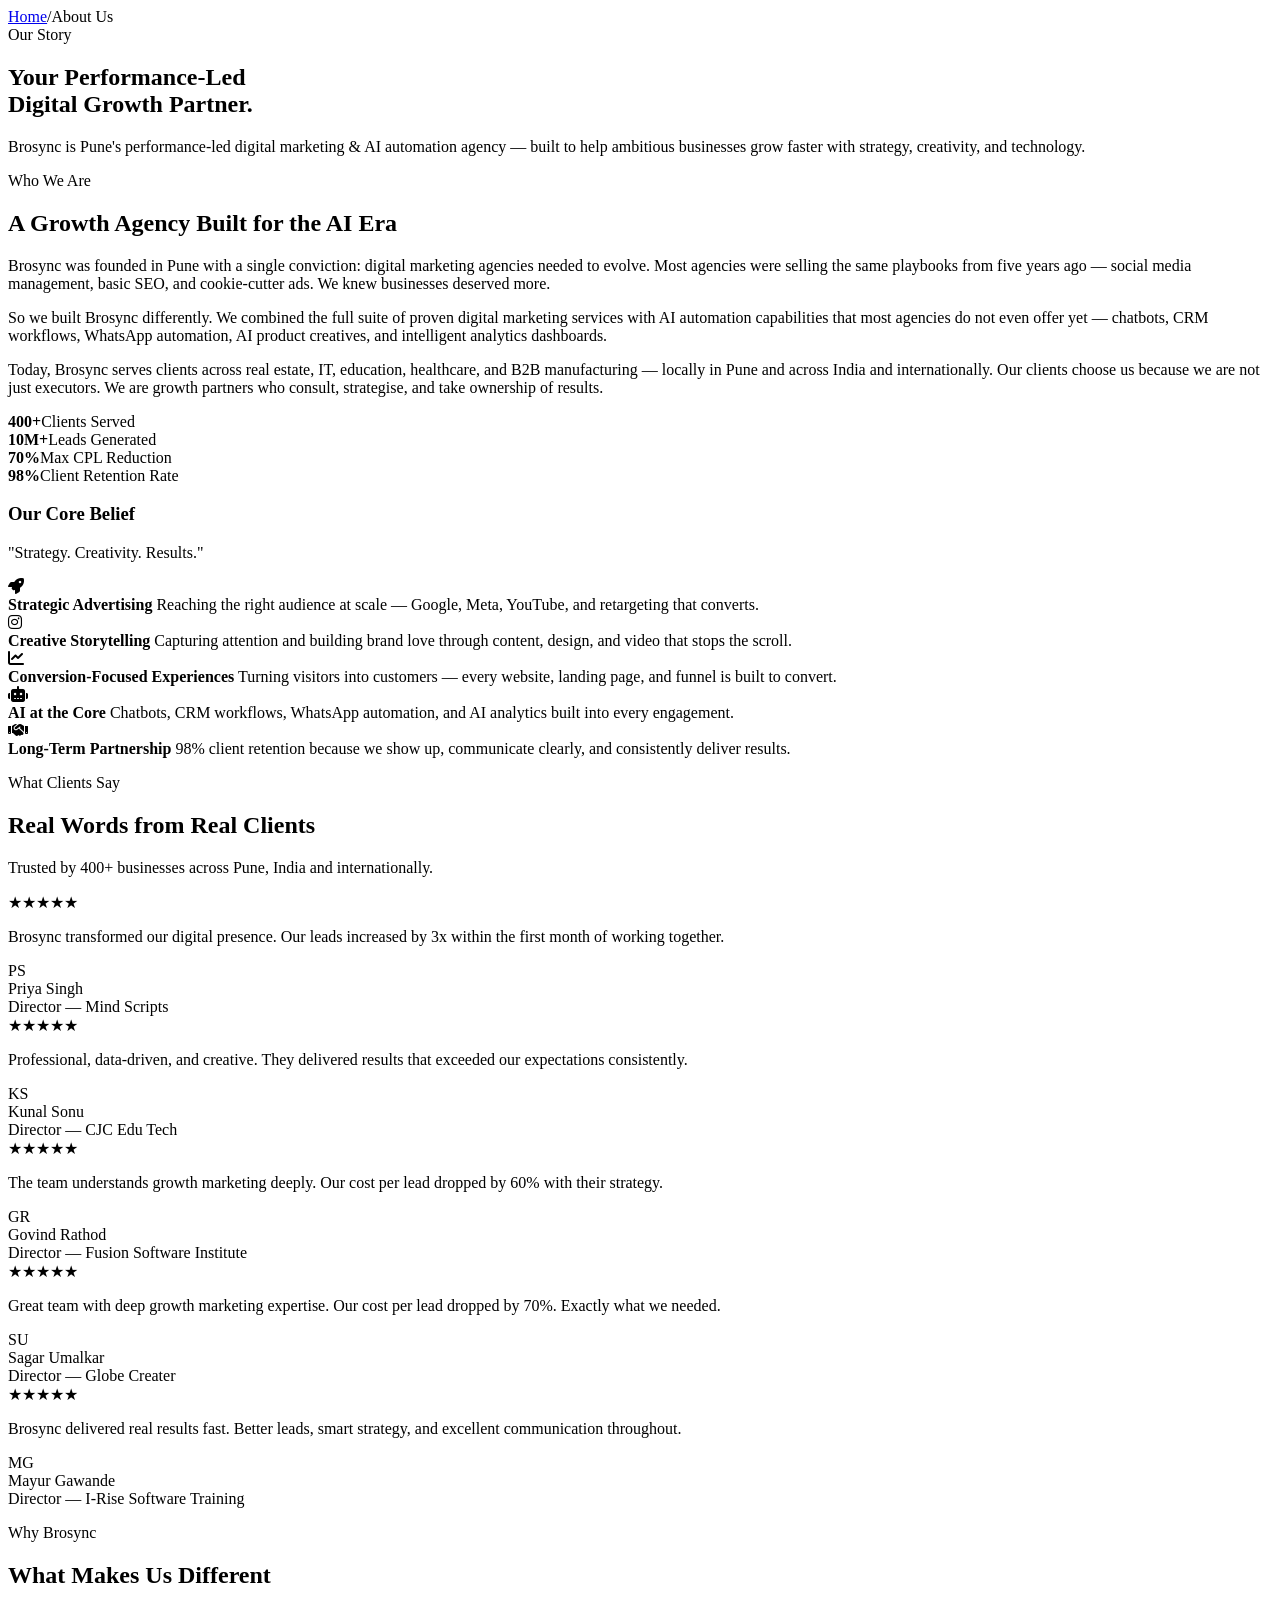
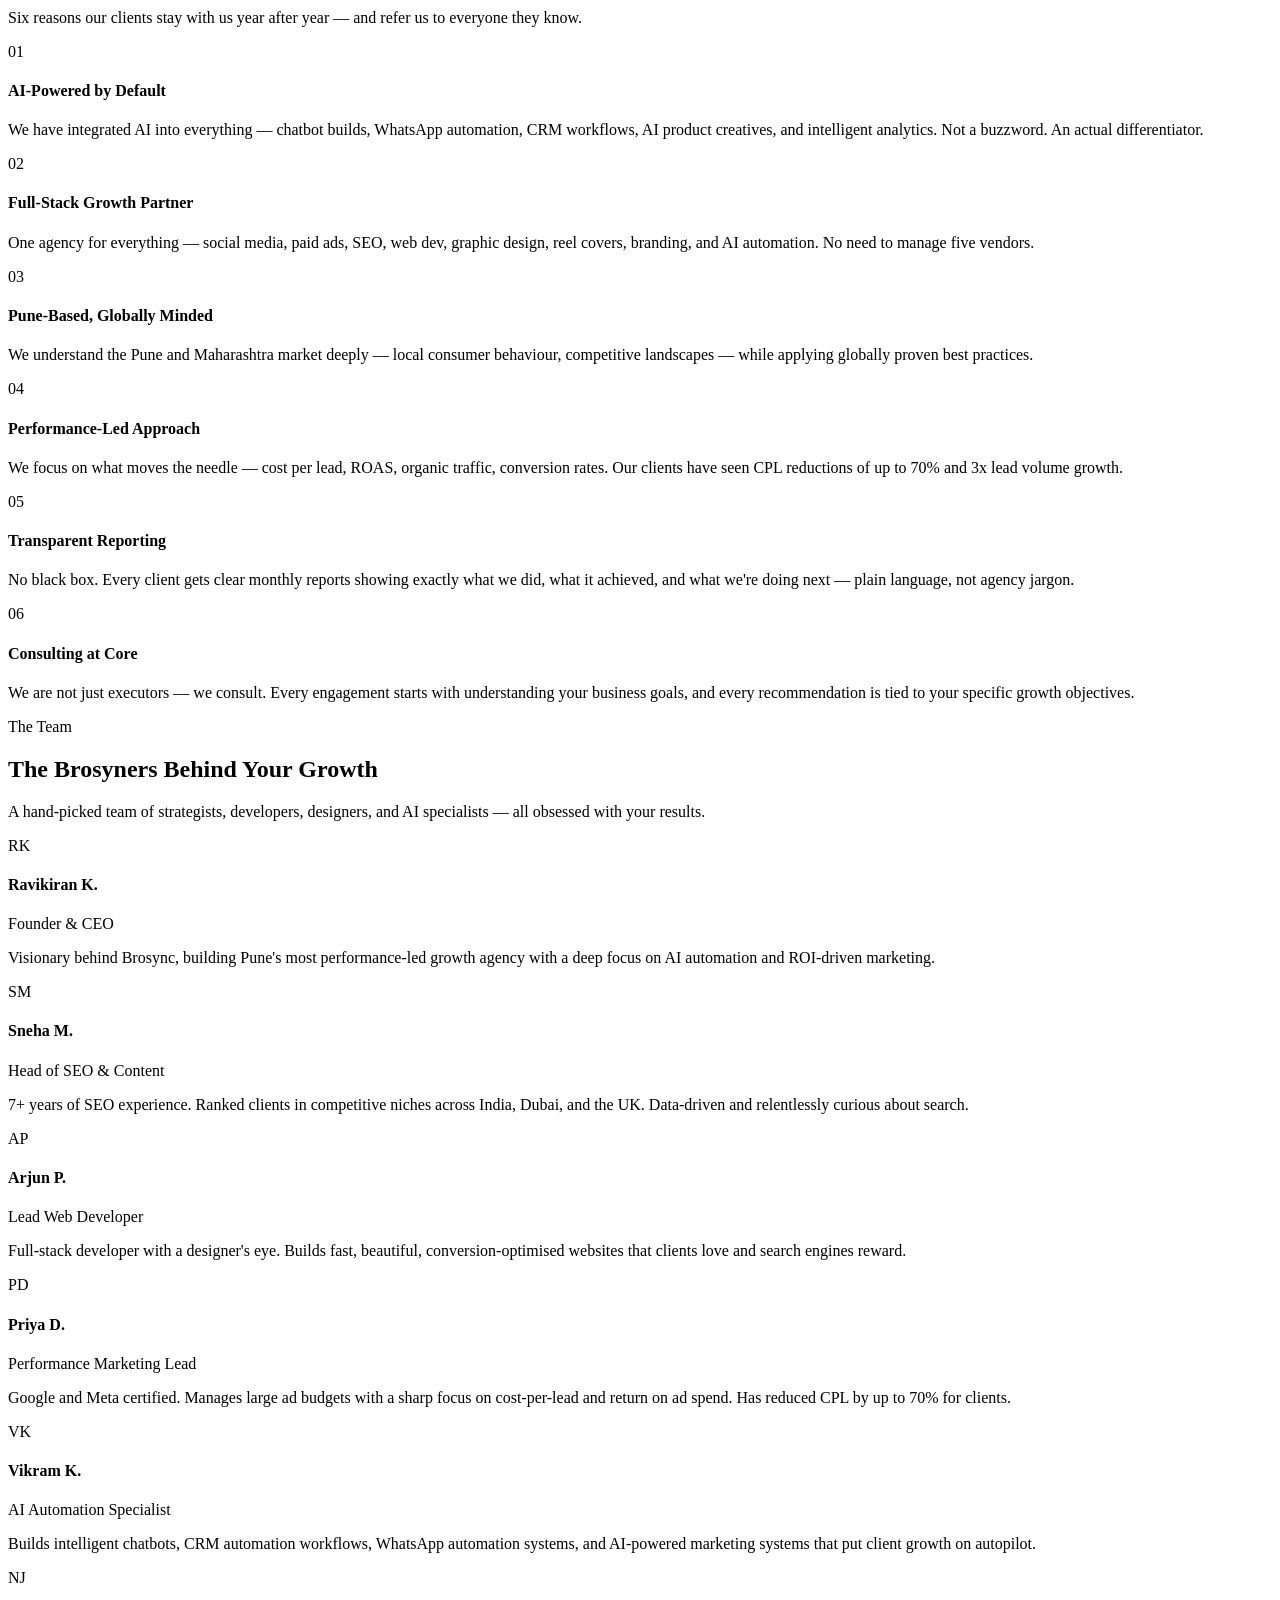
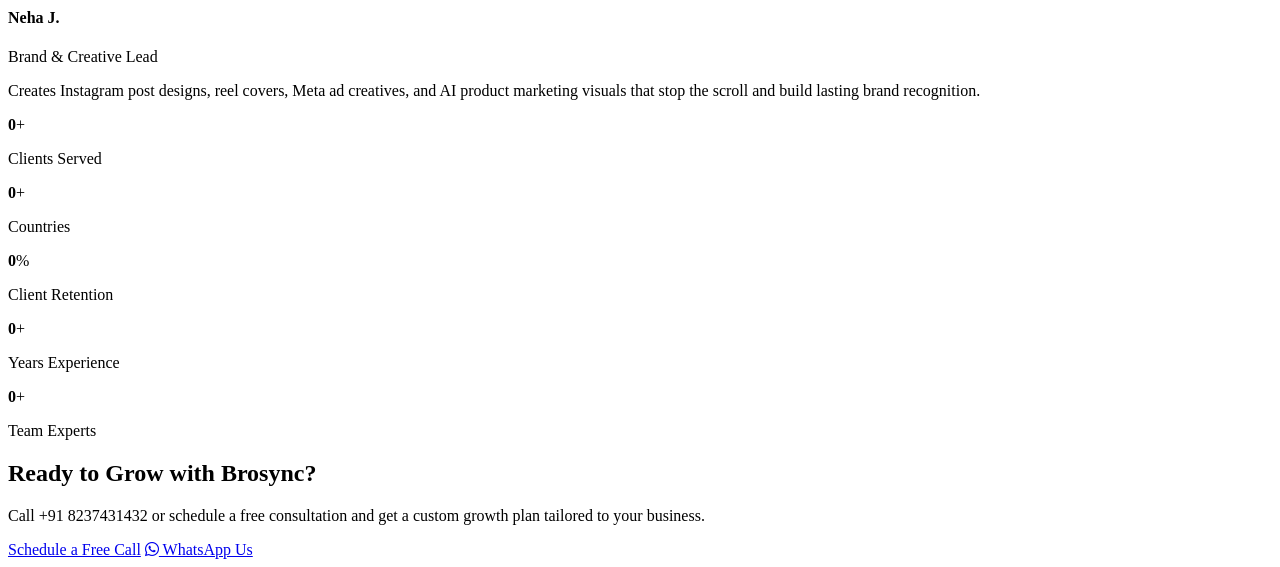
==== about.html @ 1828deed "Add files via upload" ====
<!DOCTYPE html>
<html lang="en">
<head>
  <meta charset="UTF-8" />
  <meta name="viewport" content="width=device-width, initial-scale=1.0" />
  <title>About Us | Brosync Marketing Agency Pune</title>
  <meta name="description" content="Learn about Brosync — Pune's performance-led digital marketing & AI automation agency. Strategy. Creativity. Results." />
  <meta name="theme-color" content="#E8192C" />
  <link rel="preconnect" href="https://fonts.googleapis.com" />
  <link rel="preconnect" href="https://fonts.gstatic.com" crossorigin />
  <link href="https://fonts.googleapis.com/css2?family=Playfair+Display:wght@400;500;600;700;800&family=Poppins:wght@300;400;500;600;700&display=swap" rel="stylesheet" />
  <link rel="stylesheet" href="https://cdnjs.cloudflare.com/ajax/libs/font-awesome/6.5.0/css/all.min.css" />
  <link rel="stylesheet" href="assets/css/style.css" />
</head>
<body>

  <section class="page-hero">
    <div class="container">
      <div class="breadcrumb"><a href="index.html">Home</a><span>/</span><span>About Us</span></div>
      <span class="page-hero-label">Our Story</span>
      <h1>Your Performance-Led<br />Digital Growth Partner.</h1>
      <p>Brosync is Pune's performance-led digital marketing & AI automation agency — built to help ambitious businesses grow faster with strategy, creativity, and technology.</p>
    </div>
  </section>

  <!-- STORY -->
  <section class="section">
    <div class="container story-grid">
      <div class="story-text fade-in">
        <p class="section-label">Who We Are</p>
        <h2 class="section-title">A Growth Agency Built for the AI Era</h2>
        <p>Brosync was founded in Pune with a single conviction: digital marketing agencies needed to evolve. Most agencies were selling the same playbooks from five years ago — social media management, basic SEO, and cookie-cutter ads. We knew businesses deserved more.</p>
        <p style="margin-top:14px;">So we built Brosync differently. We combined the full suite of proven digital marketing services with AI automation capabilities that most agencies do not even offer yet — chatbots, CRM workflows, WhatsApp automation, AI product creatives, and intelligent analytics dashboards.</p>
        <p style="margin-top:14px;">Today, Brosync serves clients across real estate, IT, education, healthcare, and B2B manufacturing — locally in Pune and across India and internationally. Our clients choose us because we are not just executors. We are growth partners who consult, strategise, and take ownership of results.</p>
        <div class="story-highlights">
          <div class="highlight-box"><strong>400+</strong><span>Clients Served</span></div>
          <div class="highlight-box"><strong>10M+</strong><span>Leads Generated</span></div>
          <div class="highlight-box"><strong>70%</strong><span>Max CPL Reduction</span></div>
          <div class="highlight-box"><strong>98%</strong><span>Client Retention Rate</span></div>
        </div>
      </div>

      <div class="story-visual fade-in">
        <h3>Our Core Belief</h3>
        <p class="story-tagline">"Strategy. Creativity. Results."</p>
        <div class="story-values">
          <div class="value-item">
            <div class="value-icon"><i class="fa fa-rocket"></i></div>
            <div>
              <strong>Strategic Advertising</strong>
              <span>Reaching the right audience at scale — Google, Meta, YouTube, and retargeting that converts.</span>
            </div>
          </div>
          <div class="value-item">
            <div class="value-icon"><i class="fab fa-instagram"></i></div>
            <div>
              <strong>Creative Storytelling</strong>
              <span>Capturing attention and building brand love through content, design, and video that stops the scroll.</span>
            </div>
          </div>
          <div class="value-item">
            <div class="value-icon"><i class="fa fa-chart-line"></i></div>
            <div>
              <strong>Conversion-Focused Experiences</strong>
              <span>Turning visitors into customers — every website, landing page, and funnel is built to convert.</span>
            </div>
          </div>
          <div class="value-item">
            <div class="value-icon"><i class="fa fa-robot"></i></div>
            <div>
              <strong>AI at the Core</strong>
              <span>Chatbots, CRM workflows, WhatsApp automation, and AI analytics built into every engagement.</span>
            </div>
          </div>
          <div class="value-item">
            <div class="value-icon"><i class="fa fa-handshake"></i></div>
            <div>
              <strong>Long-Term Partnership</strong>
              <span>98% client retention because we show up, communicate clearly, and consistently deliver results.</span>
            </div>
          </div>
        </div>
      </div>
    </div>
  </section>

  <!-- WHAT CLIENTS SAY (from PDF) -->
  <section class="section testimonials" style="background:var(--light);">
    <div class="container">
      <div class="section-header">
        <p class="section-label">What Clients Say</p>
        <h2 class="section-title">Real Words from Real Clients</h2>
        <p>Trusted by 400+ businesses across Pune, India and internationally.</p>
      </div>
      <div class="testimonial-grid">
        <div class="testimonial-card fade-in">
          <div class="tc-stars">★★★★★</div>
          <p class="tc-text">Brosync transformed our digital presence. Our leads increased by 3x within the first month of working together.</p>
          <div class="tc-author">
            <div class="tc-avatar">PS</div>
            <div><div class="tc-name">Priya Singh</div><div class="tc-role">Director — Mind Scripts</div></div>
          </div>
        </div>
        <div class="testimonial-card fade-in">
          <div class="tc-stars">★★★★★</div>
          <p class="tc-text">Professional, data-driven, and creative. They delivered results that exceeded our expectations consistently.</p>
          <div class="tc-author">
            <div class="tc-avatar">KS</div>
            <div><div class="tc-name">Kunal Sonu</div><div class="tc-role">Director — CJC Edu Tech</div></div>
          </div>
        </div>
        <div class="testimonial-card fade-in">
          <div class="tc-stars">★★★★★</div>
          <p class="tc-text">The team understands growth marketing deeply. Our cost per lead dropped by 60% with their strategy.</p>
          <div class="tc-author">
            <div class="tc-avatar">GR</div>
            <div><div class="tc-name">Govind Rathod</div><div class="tc-role">Director — Fusion Software Institute</div></div>
          </div>
        </div>
        <div class="testimonial-card fade-in">
          <div class="tc-stars">★★★★★</div>
          <p class="tc-text">Great team with deep growth marketing expertise. Our cost per lead dropped by 70%. Exactly what we needed.</p>
          <div class="tc-author">
            <div class="tc-avatar">SU</div>
            <div><div class="tc-name">Sagar Umalkar</div><div class="tc-role">Director — Globe Creater</div></div>
          </div>
        </div>
        <div class="testimonial-card fade-in">
          <div class="tc-stars">★★★★★</div>
          <p class="tc-text">Brosync delivered real results fast. Better leads, smart strategy, and excellent communication throughout.</p>
          <div class="tc-author">
            <div class="tc-avatar">MG</div>
            <div><div class="tc-name">Mayur Gawande</div><div class="tc-role">Director — I-Rise Software Training</div></div>
          </div>
        </div>
      </div>
    </div>
  </section>

  <!-- WHY CHOOSE US -->
  <section class="section why-us">
    <div class="container">
      <div class="section-header">
        <p class="section-label">Why Brosync</p>
        <h2 class="section-title">What Makes Us Different</h2>
        <p>Six reasons our clients stay with us year after year — and refer us to everyone they know.</p>
      </div>
      <div class="why-grid">
        <div class="why-card fade-in">
          <div class="why-num">01</div>
          <h4>AI-Powered by Default</h4>
          <p>We have integrated AI into everything — chatbot builds, WhatsApp automation, CRM workflows, AI product creatives, and intelligent analytics. Not a buzzword. An actual differentiator.</p>
        </div>
        <div class="why-card fade-in">
          <div class="why-num">02</div>
          <h4>Full-Stack Growth Partner</h4>
          <p>One agency for everything — social media, paid ads, SEO, web dev, graphic design, reel covers, branding, and AI automation. No need to manage five vendors.</p>
        </div>
        <div class="why-card fade-in">
          <div class="why-num">03</div>
          <h4>Pune-Based, Globally Minded</h4>
          <p>We understand the Pune and Maharashtra market deeply — local consumer behaviour, competitive landscapes — while applying globally proven best practices.</p>
        </div>
        <div class="why-card fade-in">
          <div class="why-num">04</div>
          <h4>Performance-Led Approach</h4>
          <p>We focus on what moves the needle — cost per lead, ROAS, organic traffic, conversion rates. Our clients have seen CPL reductions of up to 70% and 3x lead volume growth.</p>
        </div>
        <div class="why-card fade-in">
          <div class="why-num">05</div>
          <h4>Transparent Reporting</h4>
          <p>No black box. Every client gets clear monthly reports showing exactly what we did, what it achieved, and what we're doing next — plain language, not agency jargon.</p>
        </div>
        <div class="why-card fade-in">
          <div class="why-num">06</div>
          <h4>Consulting at Core</h4>
          <p>We are not just executors — we consult. Every engagement starts with understanding your business goals, and every recommendation is tied to your specific growth objectives.</p>
        </div>
      </div>
    </div>
  </section>

  <!-- TEAM -->
  <section class="section" style="background:var(--light);">
    <div class="container">
      <div class="section-header">
        <p class="section-label">The Team</p>
        <h2 class="section-title">The Brosyners Behind Your Growth</h2>
        <p>A hand-picked team of strategists, developers, designers, and AI specialists — all obsessed with your results.</p>
      </div>
      <div class="team-grid">
        <div class="team-card fade-in">
          <div class="team-avatar">RK</div>
          <h4>Ravikiran K.</h4>
          <p class="role">Founder & CEO</p>
          <p>Visionary behind Brosync, building Pune's most performance-led growth agency with a deep focus on AI automation and ROI-driven marketing.</p>
        </div>
        <div class="team-card fade-in">
          <div class="team-avatar">SM</div>
          <h4>Sneha M.</h4>
          <p class="role">Head of SEO & Content</p>
          <p>7+ years of SEO experience. Ranked clients in competitive niches across India, Dubai, and the UK. Data-driven and relentlessly curious about search.</p>
        </div>
        <div class="team-card fade-in">
          <div class="team-avatar">AP</div>
          <h4>Arjun P.</h4>
          <p class="role">Lead Web Developer</p>
          <p>Full-stack developer with a designer's eye. Builds fast, beautiful, conversion-optimised websites that clients love and search engines reward.</p>
        </div>
        <div class="team-card fade-in">
          <div class="team-avatar">PD</div>
          <h4>Priya D.</h4>
          <p class="role">Performance Marketing Lead</p>
          <p>Google and Meta certified. Manages large ad budgets with a sharp focus on cost-per-lead and return on ad spend. Has reduced CPL by up to 70% for clients.</p>
        </div>
        <div class="team-card fade-in">
          <div class="team-avatar">VK</div>
          <h4>Vikram K.</h4>
          <p class="role">AI Automation Specialist</p>
          <p>Builds intelligent chatbots, CRM automation workflows, WhatsApp automation systems, and AI-powered marketing systems that put client growth on autopilot.</p>
        </div>
        <div class="team-card fade-in">
          <div class="team-avatar">NJ</div>
          <h4>Neha J.</h4>
          <p class="role">Brand & Creative Lead</p>
          <p>Creates Instagram post designs, reel covers, Meta ad creatives, and AI product marketing visuals that stop the scroll and build lasting brand recognition.</p>
        </div>
      </div>
    </div>
  </section>

  <!-- STATS BAND -->
  <section class="stats-band">
    <div class="container">
      <div class="stats-row" style="justify-content:space-around;">
        <div class="stat-item"><strong class="count" data-target="400">0</strong><span>+</span><p>Clients Served</p></div>
        <div class="stat-item"><strong class="count" data-target="10">0</strong><span>+</span><p>Countries</p></div>
        <div class="stat-item"><strong class="count" data-target="98">0</strong><span>%</span><p>Client Retention</p></div>
        <div class="stat-item"><strong class="count" data-target="7">0</strong><span>+</span><p>Years Experience</p></div>
        <div class="stat-item"><strong class="count" data-target="45">0</strong><span>+</span><p>Team Experts</p></div>
      </div>
    </div>
  </section>

  <section class="cta-band">
    <div class="container cta-inner">
      <div>
        <h2>Ready to Grow with Brosync?</h2>
        <p>Call +91 8237431432 or schedule a free consultation and get a custom growth plan tailored to your business.</p>
      </div>
      <div class="cta-actions">
        <a href="contact.html" class="btn-outline-white btn-lg">Schedule a Free Call</a>
        <a href="https://wa.me/918237431432" class="btn-primary btn-lg" style="background:var(--dark);border-color:var(--dark);" target="_blank"><i class="fab fa-whatsapp"></i> WhatsApp Us</a>
      </div>
    </div>
  </section>

  <script src="assets/js/components.js"></script>
  <script src="assets/js/main.js"></script>
</body>
</html>
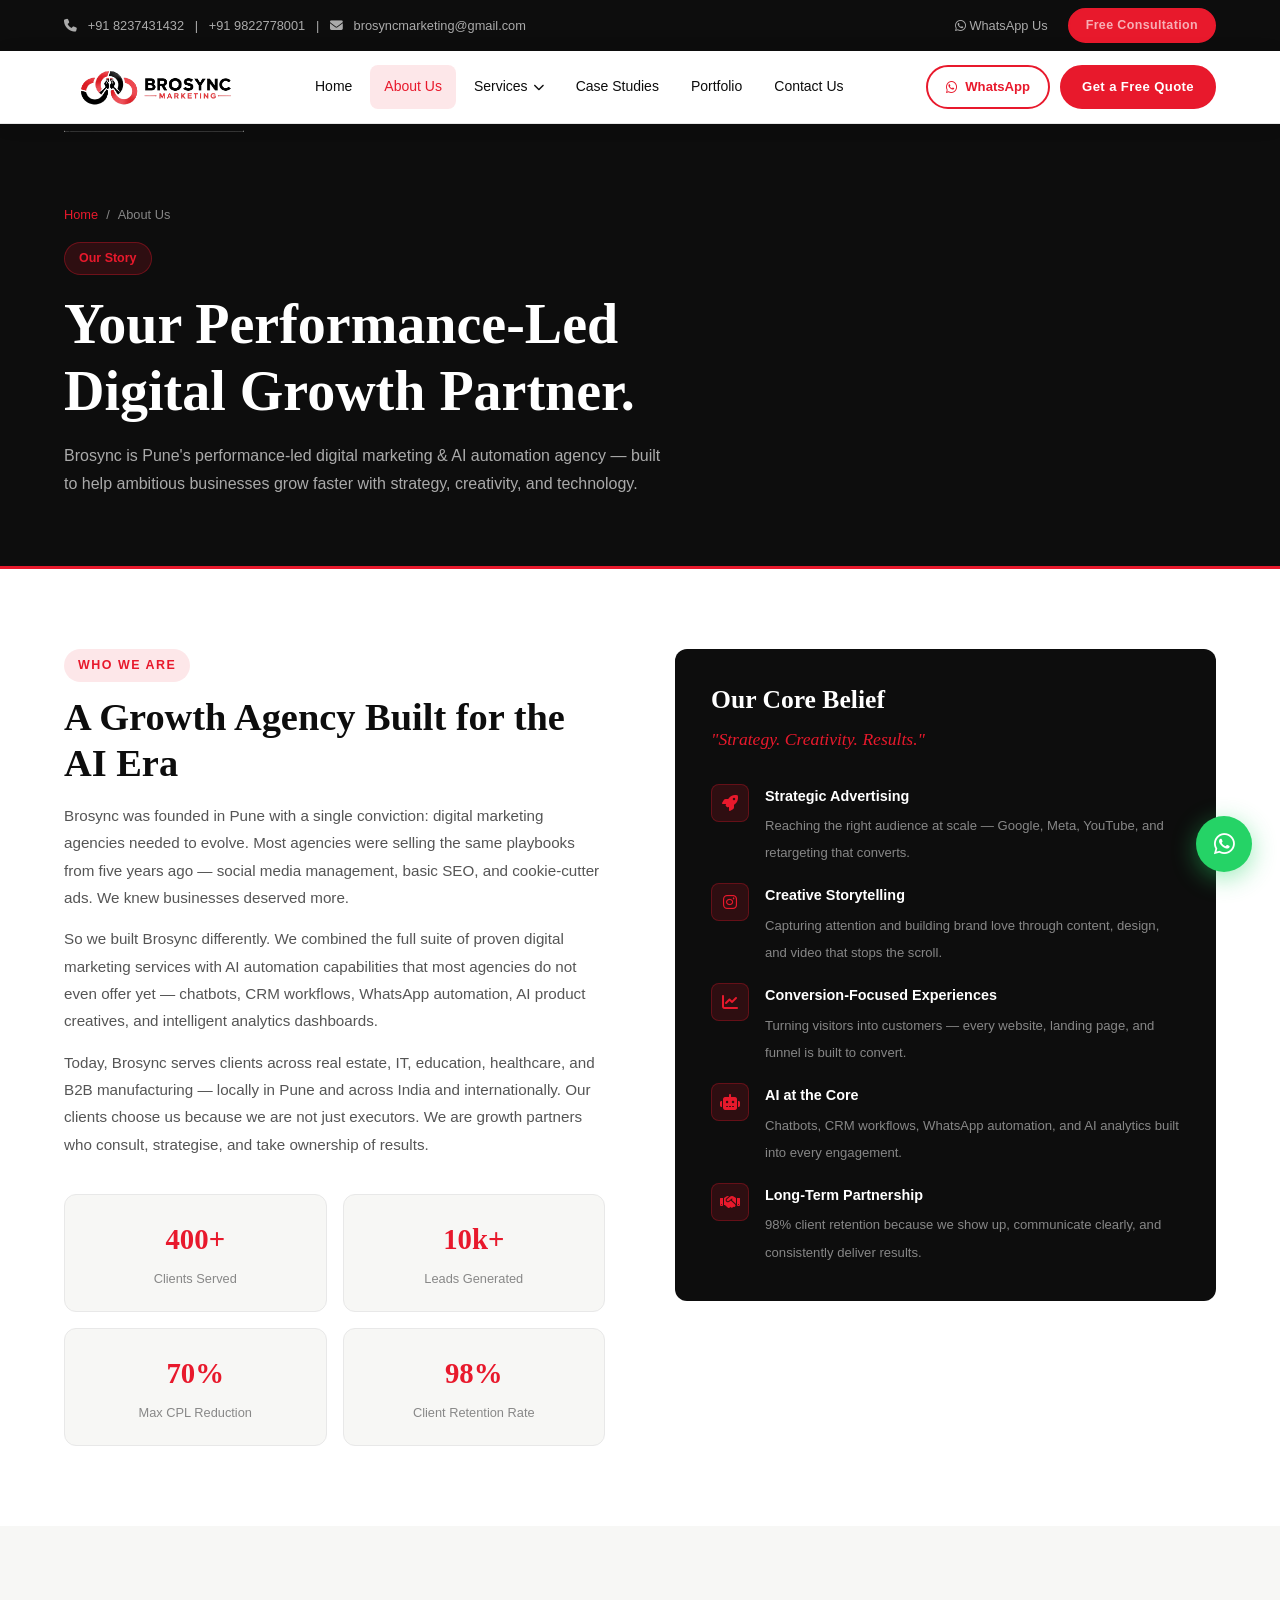
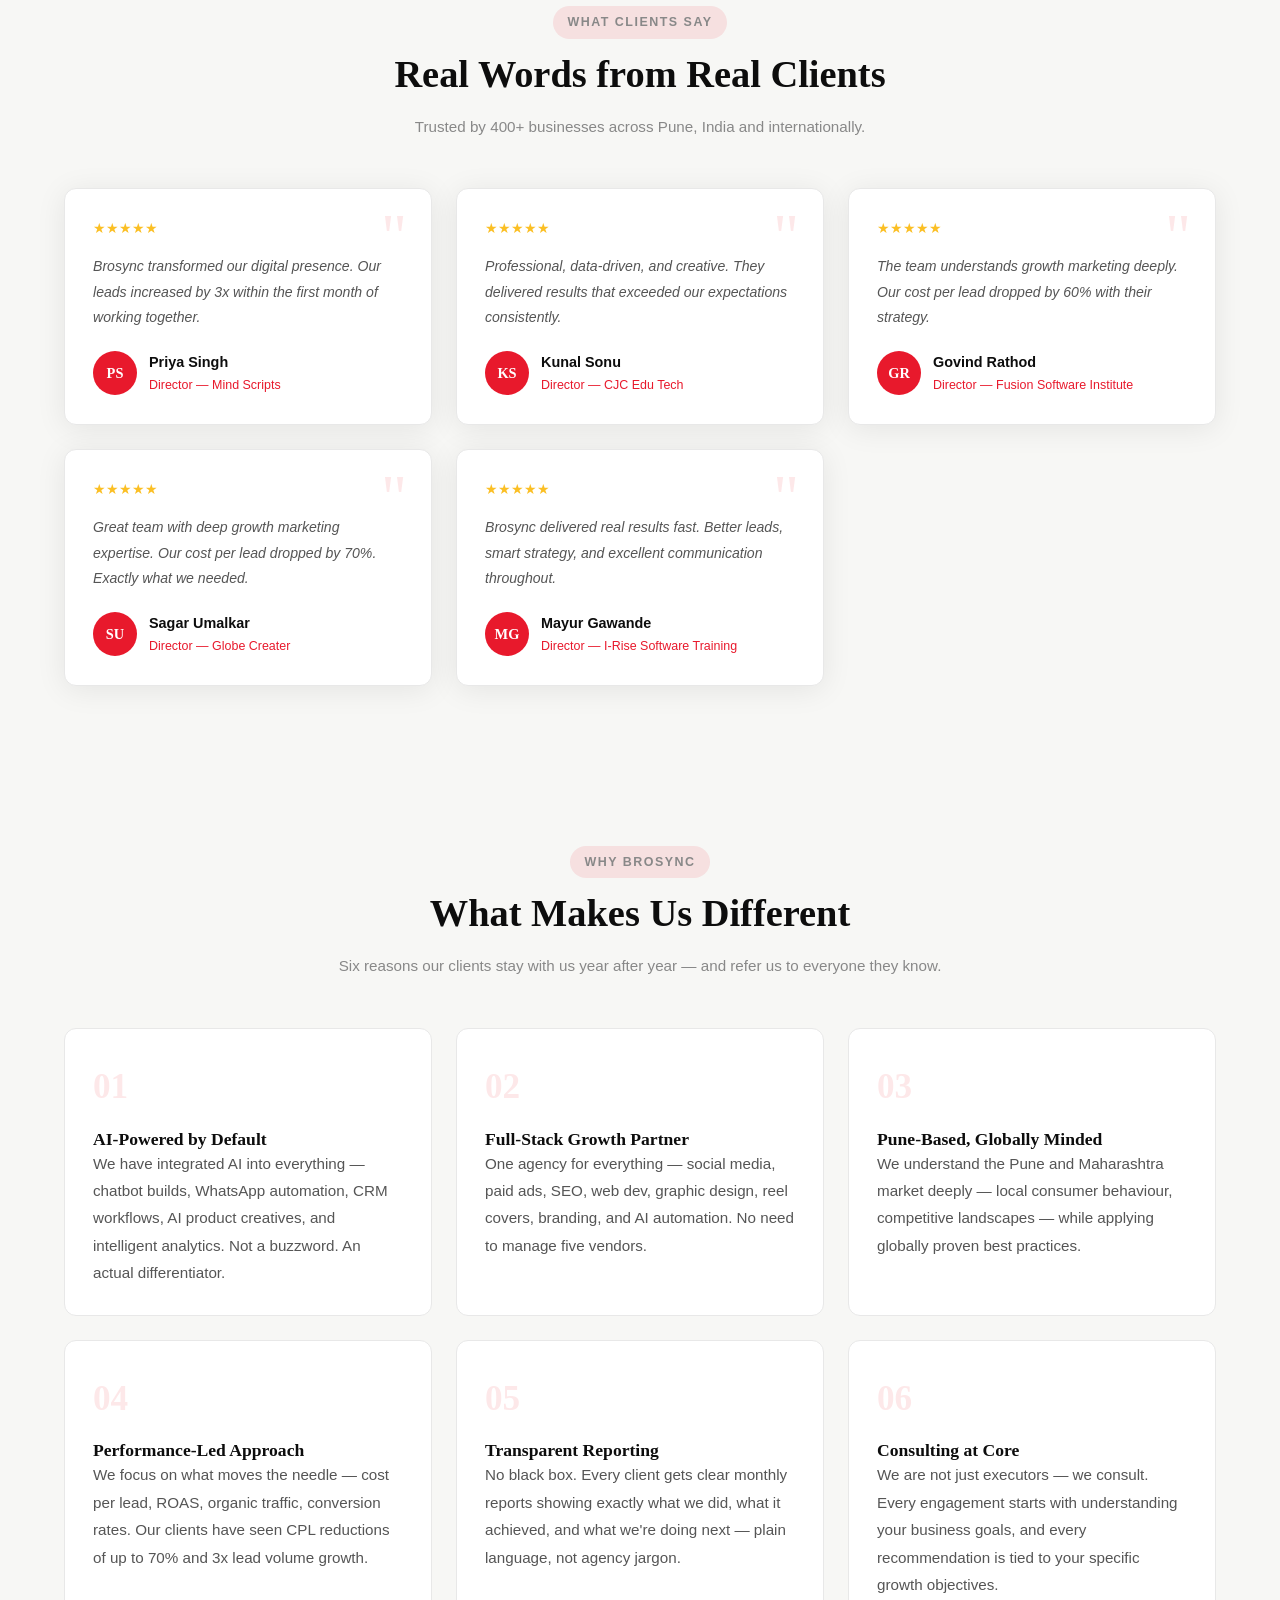
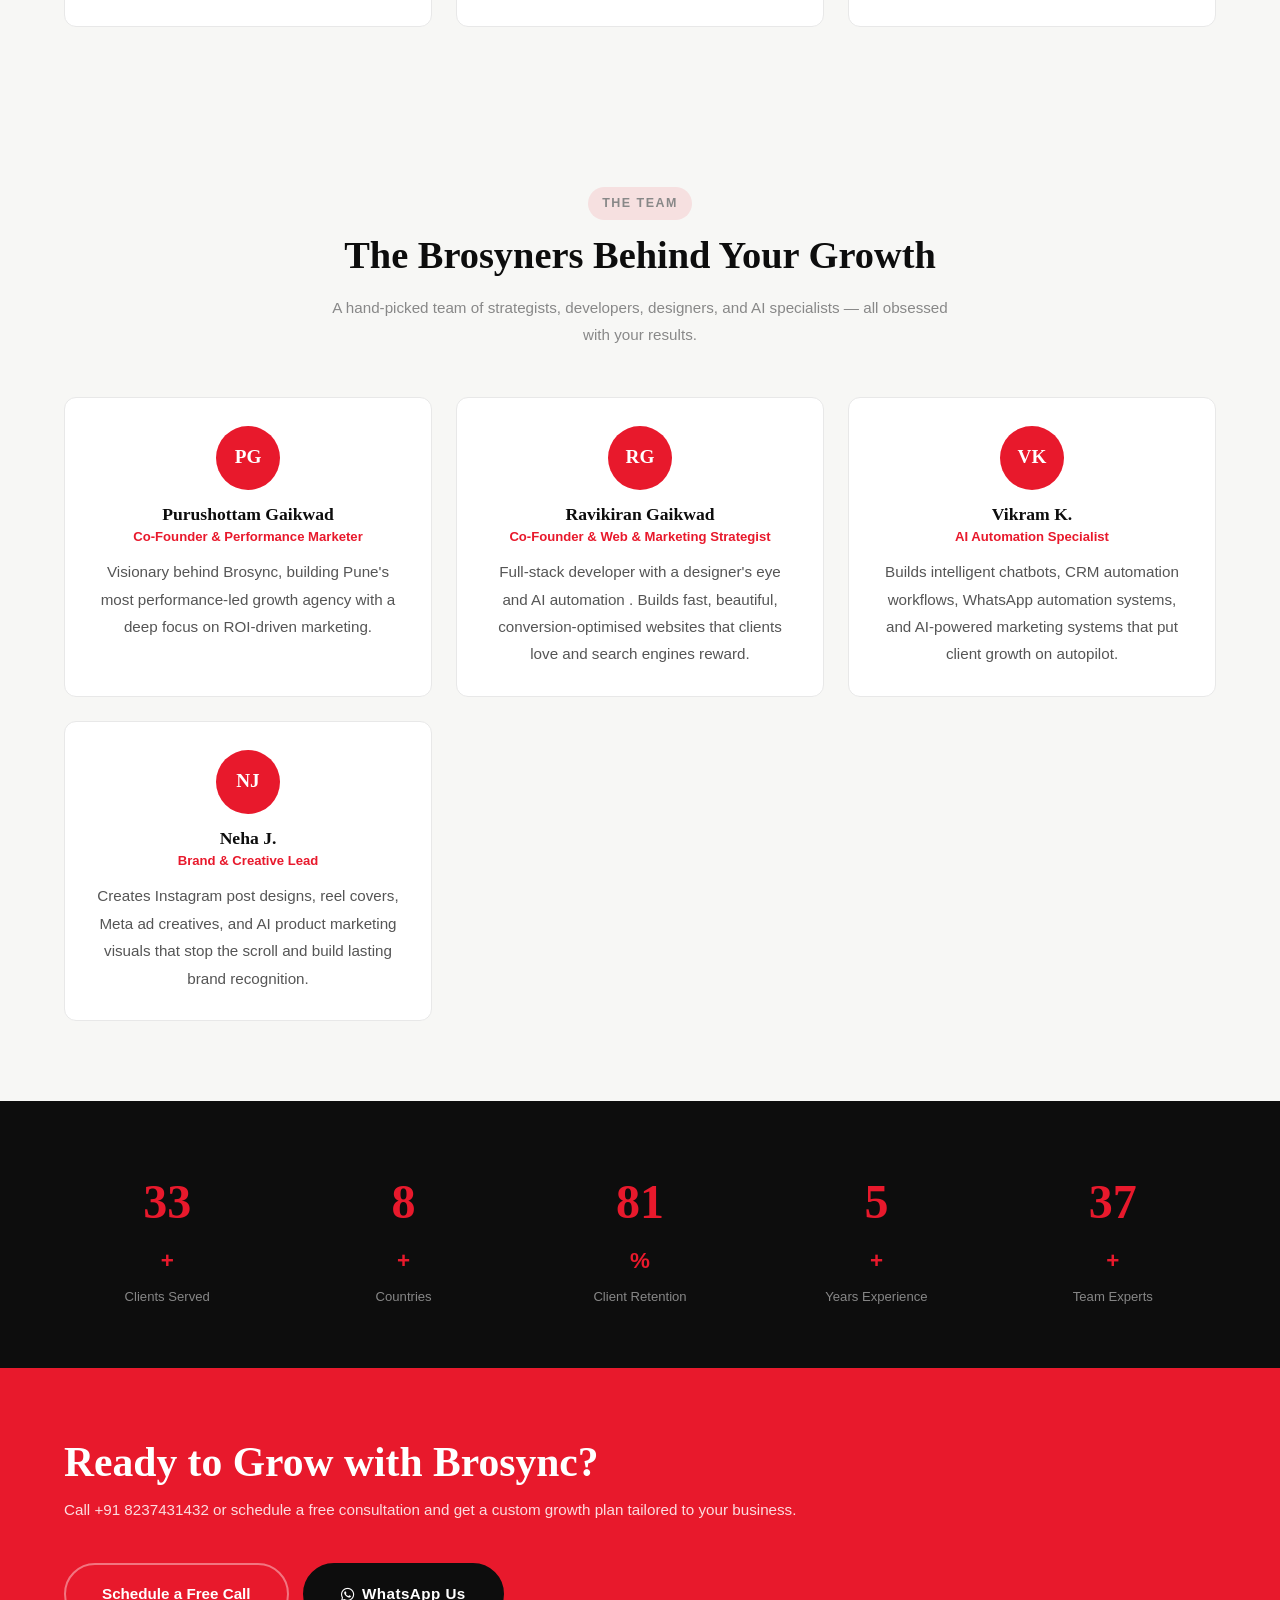
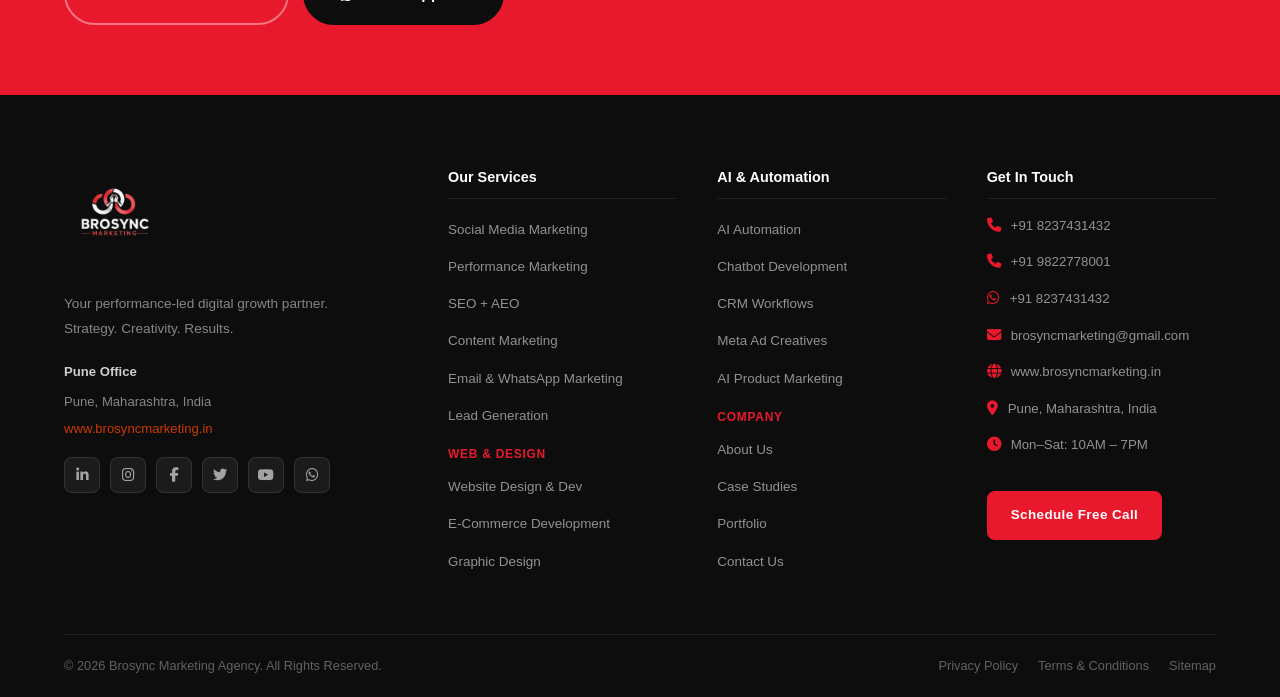
==== commit 54a7248a: "Update about.html" ====
--- a/about.html
+++ b/about.html
@@ -34,7 +34,7 @@
         <p style="margin-top:14px;">Today, Brosync serves clients across real estate, IT, education, healthcare, and B2B manufacturing — locally in Pune and across India and internationally. Our clients choose us because we are not just executors. We are growth partners who consult, strategise, and take ownership of results.</p>
         <div class="story-highlights">
           <div class="highlight-box"><strong>400+</strong><span>Clients Served</span></div>
-          <div class="highlight-box"><strong>10M+</strong><span>Leads Generated</span></div>
+          <div class="highlight-box"><strong>10k+</strong><span>Leads Generated</span></div>
           <div class="highlight-box"><strong>70%</strong><span>Max CPL Reduction</span></div>
           <div class="highlight-box"><strong>98%</strong><span>Client Retention Rate</span></div>
         </div>
@@ -190,28 +190,16 @@
       </div>
       <div class="team-grid">
         <div class="team-card fade-in">
-          <div class="team-avatar">RK</div>
-          <h4>Ravikiran K.</h4>
-          <p class="role">Founder & CEO</p>
-          <p>Visionary behind Brosync, building Pune's most performance-led growth agency with a deep focus on AI automation and ROI-driven marketing.</p>
-        </div>
-        <div class="team-card fade-in">
-          <div class="team-avatar">SM</div>
-          <h4>Sneha M.</h4>
-          <p class="role">Head of SEO & Content</p>
-          <p>7+ years of SEO experience. Ranked clients in competitive niches across India, Dubai, and the UK. Data-driven and relentlessly curious about search.</p>
-        </div>
-        <div class="team-card fade-in">
-          <div class="team-avatar">AP</div>
-          <h4>Arjun P.</h4>
-          <p class="role">Lead Web Developer</p>
-          <p>Full-stack developer with a designer's eye. Builds fast, beautiful, conversion-optimised websites that clients love and search engines reward.</p>
-        </div>
-        <div class="team-card fade-in">
-          <div class="team-avatar">PD</div>
-          <h4>Priya D.</h4>
-          <p class="role">Performance Marketing Lead</p>
-          <p>Google and Meta certified. Manages large ad budgets with a sharp focus on cost-per-lead and return on ad spend. Has reduced CPL by up to 70% for clients.</p>
+          <div class="team-avatar">PG</div>
+          <h4>Purushottam Gaikwad</h4>
+          <p class="role">Co-Founder & Performance Marketer</p>
+          <p>Visionary behind Brosync, building Pune's most performance-led growth agency with a deep focus on ROI-driven marketing.</p>
+        </div>
+        <div class="team-card fade-in">
+          <div class="team-avatar">RG</div>
+          <h4>Ravikiran Gaikwad</h4>
+          <p class="role">Co-Founder & Web & Marketing Strategist</p>
+          <p>Full-stack developer with a designer's eye and AI automation . Builds fast, beautiful, conversion-optimised websites that clients love and search engines reward.</p>
         </div>
         <div class="team-card fade-in">
           <div class="team-avatar">VK</div>
@@ -233,7 +221,7 @@
   <section class="stats-band">
     <div class="container">
       <div class="stats-row" style="justify-content:space-around;">
-        <div class="stat-item"><strong class="count" data-target="400">0</strong><span>+</span><p>Clients Served</p></div>
+        <div class="stat-item"><strong class="count" data-target="40">0</strong><span>+</span><p>Clients Served</p></div>
         <div class="stat-item"><strong class="count" data-target="10">0</strong><span>+</span><p>Countries</p></div>
         <div class="stat-item"><strong class="count" data-target="98">0</strong><span>%</span><p>Client Retention</p></div>
         <div class="stat-item"><strong class="count" data-target="7">0</strong><span>+</span><p>Years Experience</p></div>
--- a/assets/css/style.css
+++ b/assets/css/style.css
@@ -0,0 +1,416 @@
+/* ===== BROSYNC — UPDATED WITH REAL BRAND DETAILS ===== */
+:root {
+  --orange: #E8192C;
+  --orange-dark: #c0121f;
+  --orange-light: rgba(232,25,44,0.1);
+  --dark: #0d0d0d;
+  --dark2: #141414;
+  --dark3: #1a1a1a;
+  --dark4: #222222;
+  --gray: #888888;
+  --light: #f7f7f5;
+  --white: #ffffff;
+  --border: #e8e8e8;
+  --border-dark: rgba(255,255,255,0.08);
+  --font-head: 'Playfair Display', Georgia, serif;
+  --font-body: 'Poppins', sans-serif;
+  --transition: all 0.3s ease;
+  --shadow: 0 4px 30px rgba(0,0,0,0.08);
+  --shadow-hover: 0 8px 40px rgba(0,0,0,0.15);
+  --radius: 12px;
+}
+
+.logo-img {
+    height: 90px;
+    width: auto;
+    display: block;
+}
+.footer-logo-img {
+    height: 100px;
+    width: auto;
+    display: block;
+    margin-bottom: 15px;
+}
+*, *::before, *::after { margin:0; padding:0; box-sizing:border-box; }
+html { scroll-behavior:smooth; }
+body { font-family:var(--font-body); color:var(--dark); background:var(--white); overflow-x:hidden; line-height:1.7; }
+img { max-width:100%; height:auto; display:block; }
+a { text-decoration:none; color:inherit; transition:var(--transition); }
+ul { list-style:none; }
+button { border:none; cursor:pointer; font-family:var(--font-body); }
+
+::-webkit-scrollbar { width:4px; }
+::-webkit-scrollbar-track { background:var(--light); }
+::-webkit-scrollbar-thumb { background:var(--orange); border-radius:2px; }
+
+h1,h2,h3,h4 { font-family:var(--font-head); line-height:1.2; }
+h1 { font-size:clamp(2rem,5vw,3.5rem); font-weight:800; }
+h2 { font-size:clamp(1.6rem,3.5vw,2.6rem); font-weight:700; }
+h3 { font-size:clamp(1.2rem,2.5vw,1.6rem); font-weight:600; }
+h4 { font-size:1.1rem; font-weight:600; }
+p { color:#555; font-size:0.95rem; line-height:1.8; }
+
+.container { max-width:1200px; margin:0 auto; padding:0 1.5rem; }
+.section { padding:80px 0; }
+.section-label { display:inline-block; font-size:0.78rem; font-weight:600; letter-spacing:0.12em; text-transform:uppercase; color:var(--orange); background:var(--orange-light); padding:5px 14px; border-radius:20px; margin-bottom:12px; }
+.section-title { font-family:var(--font-head); font-size:clamp(1.6rem,3vw,2.4rem); font-weight:700; color:var(--dark); margin-bottom:16px; line-height:1.2; }
+.section-header { text-align:center; max-width:640px; margin:0 auto 3rem; }
+.section-header p { color:var(--gray); }
+.text-red { color:var(--orange); }
+
+/* BUTTONS */
+.btn-primary { display:inline-flex; align-items:center; gap:8px; background:var(--orange); color:var(--white); padding:13px 28px; border-radius:50px; font-weight:600; font-size:0.88rem; letter-spacing:0.03em; transition:var(--transition); border:2px solid var(--orange); }
+.btn-primary:hover { background:var(--orange-dark); border-color:var(--orange-dark); transform:translateY(-2px); box-shadow:0 8px 25px rgba(232,25,44,0.35); color:white; }
+.btn-outline { display:inline-flex; align-items:center; gap:8px; background:transparent; color:var(--orange); padding:13px 28px; border-radius:50px; font-weight:600; font-size:0.88rem; border:2px solid var(--orange); transition:var(--transition); }
+.btn-outline:hover { background:var(--orange); color:var(--white); transform:translateY(-2px); }
+.btn-outline-white { display:inline-flex; align-items:center; gap:8px; background:transparent; color:var(--white); padding:13px 28px; border-radius:50px; font-weight:600; font-size:0.88rem; border:2px solid rgba(255,255,255,0.4); transition:var(--transition); }
+.btn-outline-white:hover { background:var(--white); color:var(--orange); border-color:var(--white); }
+.btn-lg { padding:16px 36px; font-size:0.95rem; }
+
+/* TOP BAR */
+.top-bar { background:var(--dark); color:rgba(255,255,255,0.65); font-size:0.8rem; padding:8px 0; }
+.top-bar .container { display:flex; justify-content:space-between; align-items:center; }
+.top-bar a { color:rgba(255,255,255,0.65); }
+.top-bar a:hover { color:var(--orange); }
+.top-bar-right { display:flex; gap:20px; align-items:center; }
+
+/* NAVBAR */
+.navbar { background:var(--white); border-bottom:1px solid var(--border); position:sticky; top:0; z-index:1000; box-shadow:0 2px 20px rgba(0,0,0,0.06); transition:var(--transition); }
+.navbar.scrolled { box-shadow:0 4px 30px rgba(0,0,0,0.12); }
+.nav-inner { display:flex; align-items:center; justify-content:space-between; height:72px; }
+.logo { display:flex; align-items:center; gap:10px; }
+.logo-icon { width:38px; height:38px; background:var(--orange); border-radius:8px; display:flex; align-items:center; justify-content:center; color:white; font-weight:900; font-size:1rem; font-family:var(--font-head); }
+.logo-text { font-family:var(--font-head); font-size:1.6rem; font-weight:800; color:var(--dark); }
+.logo-text span { color:var(--orange); }
+
+.nav-menu { display:flex; align-items:center; gap:4px; }
+.nav-item { position:relative; }
+.nav-link { display:flex; align-items:center; gap:5px; padding:10px 14px; font-size:0.875rem; font-weight:500; color:var(--dark); border-radius:8px; transition:var(--transition); white-space:nowrap; }
+.nav-link:hover, .nav-link.active { color:var(--orange); background:var(--orange-light); }
+.nav-link i.fa-chevron-down { font-size:0.7rem; transition:var(--transition); }
+.nav-item:hover > .nav-link i.fa-chevron-down { transform:rotate(180deg); }
+
+.dropdown { position:absolute; top:calc(100% + 8px); left:0; background:var(--white); border:1px solid var(--border); border-radius:var(--radius); box-shadow:var(--shadow-hover); min-width:220px; padding:12px 0; opacity:0; visibility:hidden; transform:translateY(8px); transition:var(--transition); z-index:999; }
+.nav-item:hover .dropdown { opacity:1; visibility:visible; transform:translateY(0); }
+.dropdown a { display:block; padding:9px 20px; font-size:0.85rem; color:#444; transition:var(--transition); }
+.dropdown a:hover { color:var(--orange); background:var(--orange-light); padding-left:26px; }
+
+.mega-dropdown { position:absolute; top:calc(100% + 8px); left:50%; transform:translateX(-50%) translateY(8px); background:var(--white); border:1px solid var(--border); border-radius:var(--radius); box-shadow:var(--shadow-hover); width:700px; padding:24px; opacity:0; visibility:hidden; transition:var(--transition); z-index:999; display:grid; grid-template-columns:repeat(3,1fr); gap:8px; }
+.nav-item:hover .mega-dropdown { opacity:1; visibility:visible; transform:translateX(-50%) translateY(0); }
+.mega-col h6 { font-size:0.72rem; font-weight:700; letter-spacing:0.1em; text-transform:uppercase; color:var(--orange); padding:0 12px 8px; border-bottom:1px solid var(--border); margin-bottom:8px; }
+.mega-col a { display:block; padding:7px 12px; font-size:0.82rem; color:#444; border-radius:6px; transition:var(--transition); }
+.mega-col a:hover { color:var(--orange); background:var(--orange-light); }
+
+.nav-cta { display:flex; align-items:center; gap:10px; margin-left:12px; }
+.nav-toggle { display:none; background:none; border:none; cursor:pointer; width:30px; height:30px; flex-direction:column; justify-content:center; gap:5px; }
+.nav-toggle span { display:block; height:2px; background:var(--dark); border-radius:2px; transition:var(--transition); }
+.nav-toggle.open span:nth-child(1) { transform:rotate(45deg) translate(5px,5px); }
+.nav-toggle.open span:nth-child(2) { opacity:0; }
+.nav-toggle.open span:nth-child(3) { transform:rotate(-45deg) translate(5px,-5px); }
+
+/* HERO */
+.hero { background:var(--dark); color:var(--white); padding:100px 0 80px; position:relative; overflow:hidden; min-height:90vh; display:flex; align-items:center; }
+.hero::before { content:''; position:absolute; top:0; right:0; width:55%; height:100%; background:linear-gradient(135deg,#1a0305 0%,#1f0408 100%); clip-path:polygon(8% 0,100% 0,100% 100%,0% 100%); }
+.hero-grid { display:grid; grid-template-columns:1fr 1fr; gap:60px; align-items:center; position:relative; z-index:1; }
+.hero-tag { display:inline-flex; align-items:center; gap:8px; background:rgba(232,25,44,0.15); border:1px solid rgba(232,25,44,0.35); color:var(--orange); padding:7px 16px; border-radius:50px; font-size:0.8rem; font-weight:600; margin-bottom:24px; }
+.hero h1 { color:var(--white); margin-bottom:20px; }
+.hero h1 em { color:var(--orange); font-style:normal; }
+.hero p { color:rgba(255,255,255,0.7); font-size:1rem; margin-bottom:36px; max-width:500px; }
+.hero-services-scroll { display:flex; flex-wrap:wrap; gap:8px; margin-bottom:36px; }
+.hero-service-pill { background:rgba(255,255,255,0.06); border:1px solid rgba(255,255,255,0.12); color:rgba(255,255,255,0.8); padding:6px 14px; border-radius:20px; font-size:0.78rem; font-weight:500; transition:var(--transition); }
+.hero-service-pill:hover { background:var(--orange); border-color:var(--orange); color:white; }
+.hero-actions { display:flex; gap:14px; flex-wrap:wrap; }
+.hero-visual { position:relative; }
+.hero-card { background:var(--white); border-radius:var(--radius); padding:28px; box-shadow:0 20px 60px rgba(0,0,0,0.4); }
+.hero-card-label { font-size:0.72rem; font-weight:700; letter-spacing:0.1em; text-transform:uppercase; color:var(--orange); margin-bottom:6px; }
+.hero-card h3 { font-size:1rem; color:var(--dark); margin-bottom:20px; }
+.hero-stats { display:grid; grid-template-columns:repeat(3,1fr); gap:16px; }
+.hero-stat strong { display:block; font-size:1.6rem; font-weight:800; font-family:var(--font-head); color:var(--orange); }
+.hero-stat span { font-size:0.78rem; color:var(--gray); }
+.hero-float { position:absolute; bottom:-20px; left:-20px; background:var(--orange); border-radius:var(--radius); padding:16px 20px; color:white; box-shadow:0 10px 30px rgba(232,25,44,0.45); }
+.hero-float strong { display:block; font-size:1.4rem; font-weight:800; font-family:var(--font-head); }
+.hero-float span { font-size:0.75rem; opacity:0.9; }
+
+/* TICKER */
+.ticker-wrap { background:var(--orange); padding:14px 0; overflow:hidden; }
+.ticker { display:flex; gap:0; animation:ticker 30s linear infinite; white-space:nowrap; }
+.ticker-item { display:flex; align-items:center; gap:20px; color:white; font-size:0.85rem; font-weight:600; padding:0 30px; }
+.ticker-item i { font-size:0.5rem; opacity:0.6; }
+@keyframes ticker { 0%{transform:translateX(0)} 100%{transform:translateX(-50%)} }
+
+/* CASE STUDIES */
+.case-studies { background:var(--light); }
+.cs-grid { display:grid; grid-template-columns:repeat(auto-fit,minmax(320px,1fr)); gap:24px; }
+.cs-card { background:var(--white); border-radius:var(--radius); overflow:hidden; box-shadow:var(--shadow); transition:var(--transition); border:1px solid var(--border); }
+.cs-card:hover { transform:translateY(-6px); box-shadow:var(--shadow-hover); }
+.cs-logo { height:140px; display:flex; align-items:center; justify-content:center; padding:24px; background:var(--dark); }
+.cs-logo-text { font-family:var(--font-head); font-size:1.4rem; font-weight:700; color:var(--white); }
+.cs-body { padding:24px; }
+.cs-tag { display:inline-block; background:var(--orange-light); color:var(--orange); padding:3px 10px; border-radius:20px; font-size:0.72rem; font-weight:600; margin-bottom:10px; }
+.cs-body h4 { font-size:1rem; margin-bottom:8px; color:var(--dark); }
+.cs-body p { font-size:0.85rem; color:var(--gray); margin-bottom:20px; }
+.cs-metrics { display:flex; gap:12px; margin-bottom:20px; }
+.cs-metric { flex:1; background:var(--light); border-radius:8px; padding:12px; text-align:center; }
+.cs-metric strong { display:block; font-size:1.3rem; font-weight:800; font-family:var(--font-head); color:var(--orange); }
+.cs-metric span { font-size:0.68rem; color:var(--gray); display:block; margin-top:2px; }
+.cs-link { color:var(--orange); font-size:0.85rem; font-weight:600; display:flex; align-items:center; gap:6px; }
+.cs-link:hover { gap:10px; }
+
+/* SERVICES TABS */
+.tab-nav { display:flex; gap:8px; margin-bottom:40px; flex-wrap:wrap; }
+.tab-btn { background:var(--light); border:1px solid var(--border); color:#555; padding:10px 24px; border-radius:50px; font-size:0.85rem; font-weight:600; cursor:pointer; transition:var(--transition); font-family:var(--font-body); }
+.tab-btn.active, .tab-btn:hover { background:var(--orange); color:var(--white); border-color:var(--orange); }
+.tab-content { display:none; }
+.tab-content.active { display:block; }
+.services-grid { display:grid; grid-template-columns:280px 1fr; gap:0; border:1px solid var(--border); border-radius:var(--radius); overflow:hidden; }
+.service-list { background:var(--dark); }
+.service-list-item { padding:16px 24px; color:rgba(255,255,255,0.65); font-size:0.88rem; cursor:pointer; transition:var(--transition); border-left:3px solid transparent; display:flex; align-items:center; justify-content:space-between; }
+.service-list-item:hover { color:var(--white); background:rgba(255,255,255,0.05); }
+.service-list-item.active { color:var(--orange); border-left-color:var(--orange); background:rgba(232,25,44,0.08); }
+.service-list-item i { font-size:0.7rem; opacity:0.5; }
+.service-detail { padding:40px; background:var(--white); }
+.service-detail-content { display:none; }
+.service-detail-content.active { display:block; }
+.service-detail h3 { font-size:1.6rem; margin-bottom:12px; }
+.service-detail p { color:#666; margin-bottom:20px; font-size:0.92rem; }
+.service-detail-actions { display:flex; gap:12px; flex-wrap:wrap; }
+
+/* SIMPLIFY SECTION */
+.simplify-section { background:var(--white); }
+.simplify-grid { display:grid; grid-template-columns:1fr 1fr; gap:80px; align-items:center; }
+.simplify-tab-nav { display:flex; gap:0; border-bottom:1px solid var(--border); margin-bottom:24px; }
+.simplify-tab { padding:10px 20px; font-size:0.88rem; font-weight:600; color:var(--gray); cursor:pointer; border-bottom:2px solid transparent; transition:var(--transition); background:none; font-family:var(--font-body); margin-bottom:-1px; }
+.simplify-tab.active, .simplify-tab:hover { color:var(--orange); border-bottom-color:var(--orange); }
+.simplify-content { display:none; }
+.simplify-content.active { display:block; }
+.simplify-img-box { border-radius:var(--radius); overflow:hidden; position:relative; background:linear-gradient(135deg,var(--dark) 0%,var(--dark3) 100%); height:450px; display:flex; align-items:flex-end; }
+.simplify-img-overlay { padding:30px; width:100%; }
+.simplify-badges { display:flex; gap:12px; flex-wrap:wrap; }
+.review-badge { background:var(--white); border-radius:10px; padding:14px 18px; box-shadow:0 4px 20px rgba(0,0,0,0.15); display:flex; align-items:center; gap:10px; }
+.review-badge .stars { color:#fbbf24; font-size:0.8rem; }
+.review-badge strong { display:block; font-size:0.85rem; color:var(--dark); }
+.review-badge span { font-size:0.72rem; color:var(--gray); }
+.stats-float { position:absolute; top:24px; right:-20px; background:var(--orange); border-radius:var(--radius); padding:20px; color:white; box-shadow:0 10px 30px rgba(232,25,44,0.4); }
+.stats-float-grid { display:grid; grid-template-columns:1fr 1fr; gap:16px; }
+.sf-item strong { display:block; font-size:1.4rem; font-weight:800; font-family:var(--font-head); }
+.sf-item span { font-size:0.72rem; opacity:0.85; }
+
+/* STATS BAND */
+.stats-band { background:var(--dark); padding:60px 0; }
+.stats-row { display:flex; justify-content:space-between; flex-wrap:wrap; gap:30px; }
+.stat-item { text-align:center; flex:1; min-width:120px; }
+.stat-item strong { display:block; font-size:clamp(2rem,4vw,3rem); font-weight:800; font-family:var(--font-head); color:var(--orange); }
+.stat-item span { color:var(--orange); font-size:1.4rem; font-weight:700; }
+.stat-item p { color:rgba(255,255,255,0.5); font-size:0.82rem; margin-top:4px; }
+
+/* TESTIMONIALS */
+.testimonials { background:var(--light); }
+.testimonial-grid { display:grid; grid-template-columns:repeat(auto-fill,minmax(300px,1fr)); gap:24px; }
+.testimonial-card { background:var(--white); border-radius:var(--radius); padding:28px; box-shadow:var(--shadow); border:1px solid var(--border); position:relative; transition:var(--transition); }
+.testimonial-card:hover { transform:translateY(-4px); box-shadow:var(--shadow-hover); }
+.testimonial-card::before { content:'"'; position:absolute; top:16px; right:24px; font-size:4rem; font-family:var(--font-head); color:rgba(232,25,44,0.1); line-height:1; }
+.tc-stars { color:#fbbf24; font-size:0.85rem; margin-bottom:14px; }
+.tc-text { font-size:0.88rem; color:#555; margin-bottom:20px; font-style:italic; }
+.tc-author { display:flex; align-items:center; gap:12px; }
+.tc-avatar { width:44px; height:44px; border-radius:50%; background:var(--orange); display:flex; align-items:center; justify-content:center; color:white; font-weight:700; font-size:0.9rem; font-family:var(--font-head); flex-shrink:0; }
+.tc-name { font-weight:600; font-size:0.9rem; color:var(--dark); }
+.tc-role { font-size:0.78rem; color:var(--orange); }
+
+/* CTA BAND */
+.cta-band { background:var(--orange); padding:70px 0; }
+.cta-inner { display:flex; justify-content:space-between; align-items:center; gap:40px; flex-wrap:wrap; }
+.cta-inner h2 { color:var(--white); margin-bottom:8px; }
+.cta-inner p { color:rgba(255,255,255,0.85); }
+.cta-actions { display:flex; gap:14px; flex-wrap:wrap; align-items:center; }
+
+/* FOOTER */
+.footer { background:var(--dark); color:rgba(255,255,255,0.65); padding:70px 0 0; }
+.footer-grid { display:grid; grid-template-columns:1.5fr 1fr 1fr 1fr; gap:40px; margin-bottom:50px; }
+.footer-brand .logo-text { color:var(--white); margin-bottom:14px; display:block; }
+.footer-brand p { font-size:0.85rem; color:rgba(255,255,255,0.5); max-width:280px; }
+.footer-col h5 { color:var(--white); font-size:0.9rem; font-weight:700; margin-bottom:16px; padding-bottom:8px; border-bottom:1px solid rgba(255,255,255,0.08); }
+.footer-col ul li { margin-bottom:10px; }
+.footer-col ul li a { font-size:0.84rem; color:rgba(255,255,255,0.55); transition:var(--transition); }
+.footer-col ul li a:hover { color:var(--orange); padding-left:4px; }
+.footer-sub-heading { color:var(--orange) !important; font-size:0.75rem; font-weight:700; letter-spacing:0.06em; text-transform:uppercase; margin-top:16px; margin-bottom:8px; }
+.footer-bottom { border-top:1px solid rgba(255,255,255,0.08); padding:20px 0; display:flex; justify-content:space-between; align-items:center; font-size:0.8rem; color:rgba(255,255,255,0.35); flex-wrap:wrap; gap:12px; }
+.footer-bottom a { color:rgba(255,255,255,0.35); }
+.footer-bottom a:hover { color:var(--orange); }
+.footer-socials { display:flex; gap:10px; margin-top:16px; }
+.footer-socials a { width:36px; height:36px; border-radius:8px; background:rgba(255,255,255,0.06); border:1px solid rgba(255,255,255,0.1); display:flex; align-items:center; justify-content:center; color:rgba(255,255,255,0.6); font-size:0.9rem; transition:var(--transition); }
+.footer-socials a:hover { background:var(--orange); border-color:var(--orange); color:white; }
+.footer-contact-item { display:flex; align-items:flex-start; gap:10px; margin-bottom:14px; }
+.footer-contact-item i { color:var(--orange); font-size:0.9rem; margin-top:3px; flex-shrink:0; }
+.footer-contact-item a, .footer-contact-item span { font-size:0.83rem; color:rgba(255,255,255,0.55); }
+.footer-contact-item a:hover { color:var(--orange); }
+
+/* PAGE HERO */
+.page-hero { background:var(--dark); color:var(--white); padding:80px 0 70px; position:relative; overflow:hidden; }
+.page-hero::after { content:''; position:absolute; bottom:0; left:0; right:0; height:3px; background:var(--orange); }
+.breadcrumb { display:flex; align-items:center; gap:8px; font-size:0.8rem; color:rgba(255,255,255,0.5); margin-bottom:16px; }
+.breadcrumb a { color:var(--orange); }
+.page-hero-label { display:inline-block; background:rgba(232,25,44,0.15); border:1px solid rgba(232,25,44,0.35); color:var(--orange); padding:5px 14px; border-radius:20px; font-size:0.78rem; font-weight:600; margin-bottom:16px; }
+.page-hero h1 { color:var(--white); margin-bottom:16px; }
+.page-hero p { color:rgba(255,255,255,0.65); max-width:600px; font-size:1rem; }
+
+/* ABOUT PAGE */
+.story-grid { display:grid; grid-template-columns:1fr 1fr; gap:70px; align-items:start; }
+.story-highlights { display:grid; grid-template-columns:1fr 1fr; gap:16px; margin-top:36px; }
+.highlight-box { background:var(--light); border-radius:var(--radius); padding:20px; text-align:center; border:1px solid var(--border); }
+.highlight-box strong { display:block; font-size:1.8rem; font-weight:800; font-family:var(--font-head); color:var(--orange); }
+.highlight-box span { font-size:0.8rem; color:var(--gray); }
+.story-visual { background:var(--dark); border-radius:var(--radius); padding:36px; }
+.story-visual h3 { color:var(--white); margin-bottom:8px; }
+.story-tagline { color:var(--orange); font-style:italic; font-family:var(--font-head); font-size:1.1rem; margin-bottom:28px; }
+.story-values { display:flex; flex-direction:column; gap:18px; }
+.value-item { display:flex; gap:16px; align-items:flex-start; }
+.value-icon { width:38px; height:38px; background:rgba(232,25,44,0.15); border:1px solid rgba(232,25,44,0.3); border-radius:8px; display:flex; align-items:center; justify-content:center; color:var(--orange); flex-shrink:0; }
+.value-item strong { display:block; color:var(--white); font-size:0.9rem; margin-bottom:3px; }
+.value-item span { font-size:0.82rem; color:rgba(255,255,255,0.5); }
+.why-us { background:var(--light); }
+.why-grid { display:grid; grid-template-columns:repeat(3,1fr); gap:24px; }
+.why-card { background:var(--white); border-radius:var(--radius); padding:28px; border:1px solid var(--border); transition:var(--transition); }
+.why-card:hover { border-color:var(--orange); transform:translateY(-4px); box-shadow:var(--shadow-hover); }
+.why-num { font-family:var(--font-head); font-size:2.2rem; font-weight:800; color:rgba(232,25,44,0.1); margin-bottom:12px; }
+.team-grid { display:grid; grid-template-columns:repeat(3,1fr); gap:24px; }
+.team-card { background:var(--white); border-radius:var(--radius); padding:28px; border:1px solid var(--border); text-align:center; transition:var(--transition); }
+.team-card:hover { border-color:var(--orange); transform:translateY(-4px); box-shadow:var(--shadow); }
+.team-avatar { width:64px; height:64px; border-radius:50%; background:var(--orange); color:white; font-family:var(--font-head); font-size:1.2rem; font-weight:700; display:flex; align-items:center; justify-content:center; margin:0 auto 14px; }
+.team-card .role { color:var(--orange); font-size:0.82rem; font-weight:600; margin-bottom:10px; }
+
+/* SERVICES PAGE */
+.services-full-grid { display:grid; grid-template-columns:repeat(3,1fr); gap:24px; }
+.service-card { background:var(--white); border-radius:var(--radius); padding:30px; border:1px solid var(--border); transition:var(--transition); position:relative; overflow:hidden; }
+.service-card::before { content:''; position:absolute; bottom:0; left:0; width:0; height:3px; background:var(--orange); transition:var(--transition); }
+.service-card:hover::before { width:100%; }
+.service-card:hover { transform:translateY(-5px); box-shadow:var(--shadow-hover); }
+.service-icon { width:52px; height:52px; border-radius:12px; background:var(--orange-light); display:flex; align-items:center; justify-content:center; color:var(--orange); font-size:1.3rem; margin-bottom:16px; }
+.service-card h4 { margin-bottom:10px; }
+.service-card p { font-size:0.87rem; margin-bottom:16px; }
+.service-price { font-weight:700; color:var(--orange); font-size:0.85rem; }
+
+/* PRICING */
+.pricing-grid { display:grid; grid-template-columns:repeat(3,1fr); gap:24px; }
+.pricing-card { background:var(--white); border-radius:var(--radius); padding:36px; border:2px solid var(--border); transition:var(--transition); }
+.pricing-card.featured { border-color:var(--orange); position:relative; }
+.pricing-card.featured::before { content:'Most Popular'; position:absolute; top:-12px; left:50%; transform:translateX(-50%); background:var(--orange); color:white; font-size:0.72rem; font-weight:700; padding:4px 14px; border-radius:20px; white-space:nowrap; }
+.pricing-badge { display:inline-block; background:var(--orange-light); color:var(--orange); padding:3px 10px; border-radius:20px; font-size:0.72rem; font-weight:600; margin-bottom:10px; }
+.pricing-price { font-size:2rem; font-weight:800; font-family:var(--font-head); color:var(--orange); margin:16px 0; }
+.pricing-price sup { font-size:1rem; }
+.pricing-price sub { font-size:0.8rem; font-weight:400; color:var(--gray); }
+.pricing-features { list-style:none; margin:20px 0; }
+.pricing-features li { padding:8px 0; font-size:0.87rem; border-bottom:1px solid var(--border); display:flex; align-items:center; gap:10px; color:#555; }
+.pricing-features li i.fa-check { color:var(--orange); }
+
+/* CASE STUDIES PAGE */
+.case-hero-stats { display:flex; gap:40px; margin-top:30px; flex-wrap:wrap; }
+.case-hero-stat strong { font-size:2rem; font-weight:800; font-family:var(--font-head); color:var(--orange); display:block; }
+.case-hero-stat span { color:rgba(255,255,255,0.55); font-size:0.82rem; }
+.cs-full-grid { display:grid; grid-template-columns:repeat(2,1fr); gap:32px; }
+.cs-full-card { background:var(--white); border-radius:var(--radius); overflow:hidden; box-shadow:var(--shadow); border:1px solid var(--border); transition:var(--transition); }
+.cs-full-card:hover { transform:translateY(-6px); box-shadow:var(--shadow-hover); }
+.cs-full-header { height:160px; display:flex; align-items:center; justify-content:center; padding:24px; }
+.cs-full-body { padding:28px; }
+.cs-full-metrics { display:grid; grid-template-columns:repeat(3,1fr); gap:12px; margin:18px 0; }
+.cs-full-metric { background:var(--light); border-radius:8px; padding:14px; text-align:center; }
+.cs-full-metric strong { display:block; font-size:1.3rem; font-weight:800; font-family:var(--font-head); color:var(--orange); }
+.cs-full-metric span { font-size:0.7rem; color:var(--gray); display:block; }
+
+/* PORTFOLIO PAGE */
+.portfolio-filters { display:flex; gap:8px; margin-bottom:36px; flex-wrap:wrap; }
+.filter-btn { background:var(--light); border:1px solid var(--border); color:#555; padding:9px 22px; border-radius:50px; font-size:0.84rem; font-weight:600; cursor:pointer; transition:var(--transition); font-family:var(--font-body); }
+.filter-btn.active, .filter-btn:hover { background:var(--orange); color:white; border-color:var(--orange); }
+.portfolio-grid { display:grid; grid-template-columns:repeat(3,1fr); gap:24px; }
+.portfolio-card { border-radius:var(--radius); overflow:hidden; box-shadow:var(--shadow); border:1px solid var(--border); transition:var(--transition); }
+.portfolio-card:hover { transform:translateY(-6px); box-shadow:var(--shadow-hover); }
+.portfolio-img { height:200px; position:relative; overflow:hidden; }
+.portfolio-overlay { position:absolute; inset:0; background:rgba(232,25,44,0.88); display:flex; align-items:center; justify-content:center; opacity:0; transition:var(--transition); }
+.portfolio-overlay a { color:white; font-weight:600; font-size:0.9rem; display:flex; align-items:center; gap:8px; }
+.portfolio-card:hover .portfolio-overlay { opacity:1; }
+.portfolio-body { padding:20px; background:var(--white); }
+.portfolio-body h4 { margin-bottom:6px; font-size:0.98rem; }
+.portfolio-body p { font-size:0.84rem; }
+
+/* CONTACT PAGE */
+.contact-grid { display:grid; grid-template-columns:1fr 1.4fr; gap:60px; }
+.contact-item { display:flex; align-items:flex-start; gap:14px; }
+.c-icon { width:42px; height:42px; border-radius:10px; background:var(--orange-light); display:flex; align-items:center; justify-content:center; color:var(--orange); font-size:1rem; flex-shrink:0; }
+.contact-item h5 { font-size:0.82rem; color:var(--gray); margin-bottom:3px; font-weight:600; text-transform:uppercase; letter-spacing:0.06em; }
+.contact-item a { font-size:0.9rem; color:var(--dark); font-weight:500; }
+.contact-item a:hover { color:var(--orange); }
+.contact-item p { font-size:0.9rem; color:var(--dark); font-weight:500; }
+.contact-form-wrap { background:var(--light); border-radius:var(--radius); padding:36px; }
+.form-row { display:grid; grid-template-columns:1fr 1fr; gap:16px; }
+.form-group { margin-bottom:16px; }
+.form-group label { display:block; font-size:0.82rem; font-weight:600; color:var(--dark); margin-bottom:6px; }
+.form-group input, .form-group select, .form-group textarea { width:100%; padding:11px 14px; border:1.5px solid var(--border); border-radius:8px; font-family:var(--font-body); font-size:0.88rem; background:var(--white); color:var(--dark); transition:var(--transition); outline:none; }
+.form-group input:focus, .form-group select:focus, .form-group textarea:focus { border-color:var(--orange); box-shadow:0 0 0 3px rgba(232,25,44,0.1); }
+.form-group textarea { height:110px; resize:vertical; }
+.form-check { display:flex; flex-wrap:wrap; gap:10px 16px; }
+.form-check label { display:flex; align-items:center; gap:6px; font-size:0.85rem; color:#555; cursor:pointer; font-weight:400; }
+.form-check input[type="checkbox"] { accent-color:var(--orange); width:15px; height:15px; }
+.form-submit { width:100%; margin-top:8px; justify-content:center; padding:14px; }
+.form-success { display:none; background:#e6f7e6; border:1px solid #b7ddb7; color:#2d6a2d; padding:14px; border-radius:8px; margin-top:14px; font-size:0.88rem; text-align:center; }
+.form-success.show { display:block; }
+.map-section { background:var(--light); padding:60px 0; }
+.map-wrap { border-radius:var(--radius); overflow:hidden; border:1px solid var(--border); }
+.map-placeholder { background:linear-gradient(135deg,var(--dark) 0%,var(--dark3) 100%); height:300px; display:flex; flex-direction:column; align-items:center; justify-content:center; color:white; text-align:center; gap:8px; }
+.map-placeholder i { font-size:2.5rem; color:var(--orange); }
+.map-placeholder h4 { color:white; }
+.map-placeholder p { color:rgba(255,255,255,0.6); }
+
+/* TOOLS BAND */
+.tools-band { background:var(--light); padding:40px 0; border-top:1px solid var(--border); border-bottom:1px solid var(--border); }
+.tools-row { display:flex; align-items:center; justify-content:center; gap:40px; flex-wrap:wrap; }
+.tool-item { display:flex; align-items:center; gap:8px; color:var(--gray); font-size:0.85rem; font-weight:600; opacity:0.7; transition:var(--transition); }
+.tool-item:hover { opacity:1; color:var(--dark); }
+.tool-item i { font-size:1.3rem; color:var(--orange); }
+
+/* WHATSAPP FLOAT */
+.whatsapp-float { position:fixed; bottom:28px; right:28px; width:56px; height:56px; border-radius:50%; background:#25d366; color:white; display:flex; align-items:center; justify-content:center; font-size:1.5rem; box-shadow:0 6px 24px rgba(37,211,102,0.45); z-index:900; transition:var(--transition); animation:pulse 2s ease-in-out infinite; }
+.whatsapp-float:hover { transform:scale(1.1); color:white; }
+@keyframes pulse { 0%,100%{box-shadow:0 6px 24px rgba(37,211,102,0.45)} 50%{box-shadow:0 6px 36px rgba(37,211,102,0.7)} }
+
+/* ANIMATIONS */
+.fade-in { opacity:0; transform:translateY(24px); transition:opacity 0.6s ease,transform 0.6s ease; }
+.fade-in.visible { opacity:1; transform:translateY(0); }
+
+/* RESPONSIVE */
+@media(max-width:992px){
+  .hero-grid,.simplify-grid,.story-grid,.contact-grid{grid-template-columns:1fr;gap:40px}
+  .why-grid,.team-grid,.services-full-grid,.pricing-grid{grid-template-columns:repeat(2,1fr)}
+  .portfolio-grid{grid-template-columns:repeat(2,1fr)}
+  .cs-full-grid{grid-template-columns:1fr}
+  .hero::before{display:none}
+  .hero{padding:70px 0 60px;min-height:auto}
+  .footer-grid{grid-template-columns:1fr 1fr}
+  .stats-float{display:none}
+  .mega-dropdown{width:100%;left:0;transform:none}
+  .nav-item:hover .mega-dropdown{transform:none}
+  .services-grid{grid-template-columns:1fr}
+}
+@media(max-width:768px){
+  .section{padding:55px 0}
+  .nav-menu,.nav-cta,.top-bar-right .btn-primary{display:none}
+  .nav-toggle{display:flex}
+  .nav-menu.open{display:flex;flex-direction:column;align-items:stretch;position:fixed;top:72px;left:0;right:0;bottom:0;background:var(--white);overflow-y:auto;padding:20px;z-index:999;gap:4px}
+  .nav-menu.open .nav-link{padding:12px 16px;border-radius:8px}
+  .nav-menu.open .dropdown,.nav-menu.open .mega-dropdown{position:static;opacity:1;visibility:visible;transform:none;box-shadow:none;border:none;background:var(--light);border-radius:8px;margin-top:4px}
+  .nav-menu.open .mega-dropdown{display:block;width:100%;grid-template-columns:1fr}
+  .nav-menu.open .nav-cta{display:flex;margin-top:16px;padding-top:16px;border-top:1px solid var(--border)}
+  .why-grid,.team-grid,.services-full-grid,.pricing-grid{grid-template-columns:1fr}
+  .portfolio-grid{grid-template-columns:1fr}
+  .story-highlights,.stats-float-grid{grid-template-columns:1fr 1fr}
+  .form-row{grid-template-columns:1fr}
+  .hero-stats{grid-template-columns:repeat(3,1fr)}
+  .stats-row{justify-content:center}
+  .footer-grid{grid-template-columns:1fr}
+  .cta-inner{flex-direction:column;text-align:center}
+  .cta-actions{justify-content:center}
+  .top-bar{display:none}
+}
+@media(max-width:480px){
+  .hero-actions{flex-direction:column}
+  .hero-services-scroll{display:none}
+  .cs-full-metrics{grid-template-columns:1fr 1fr}
+}
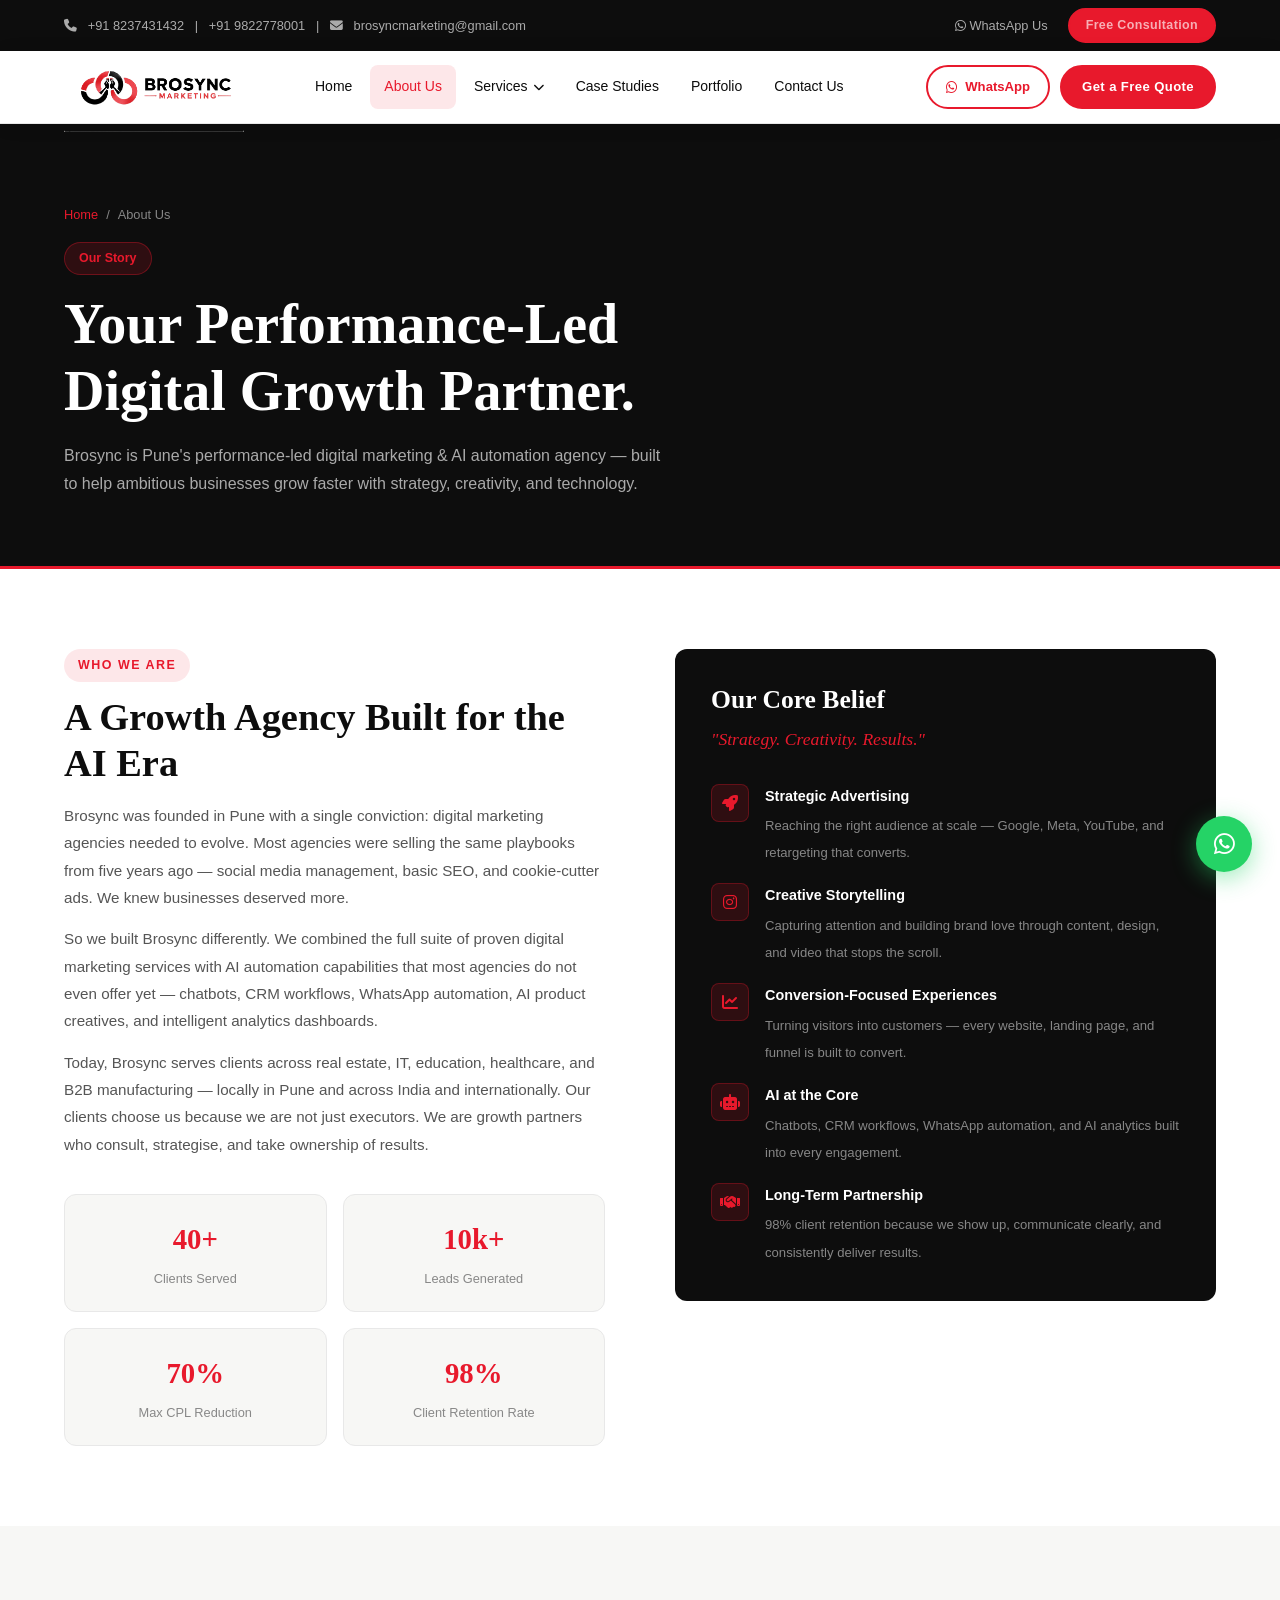
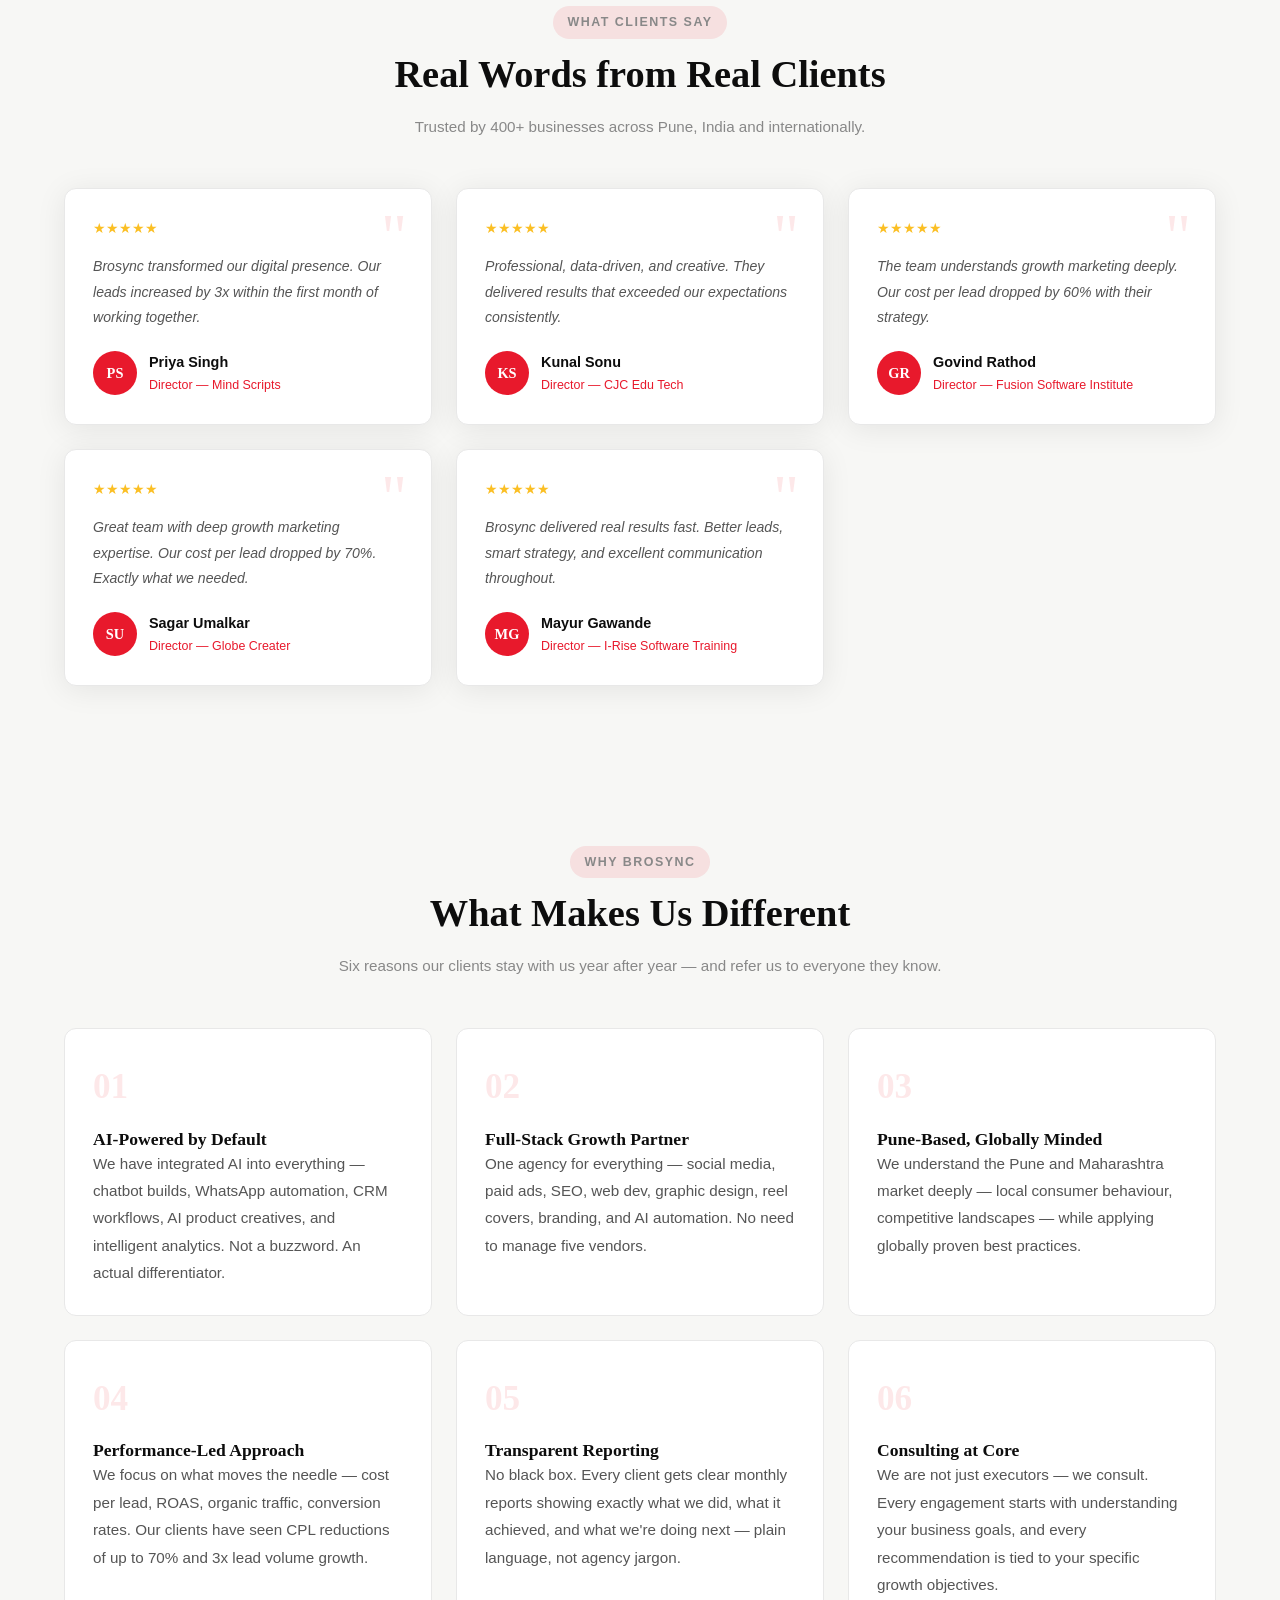
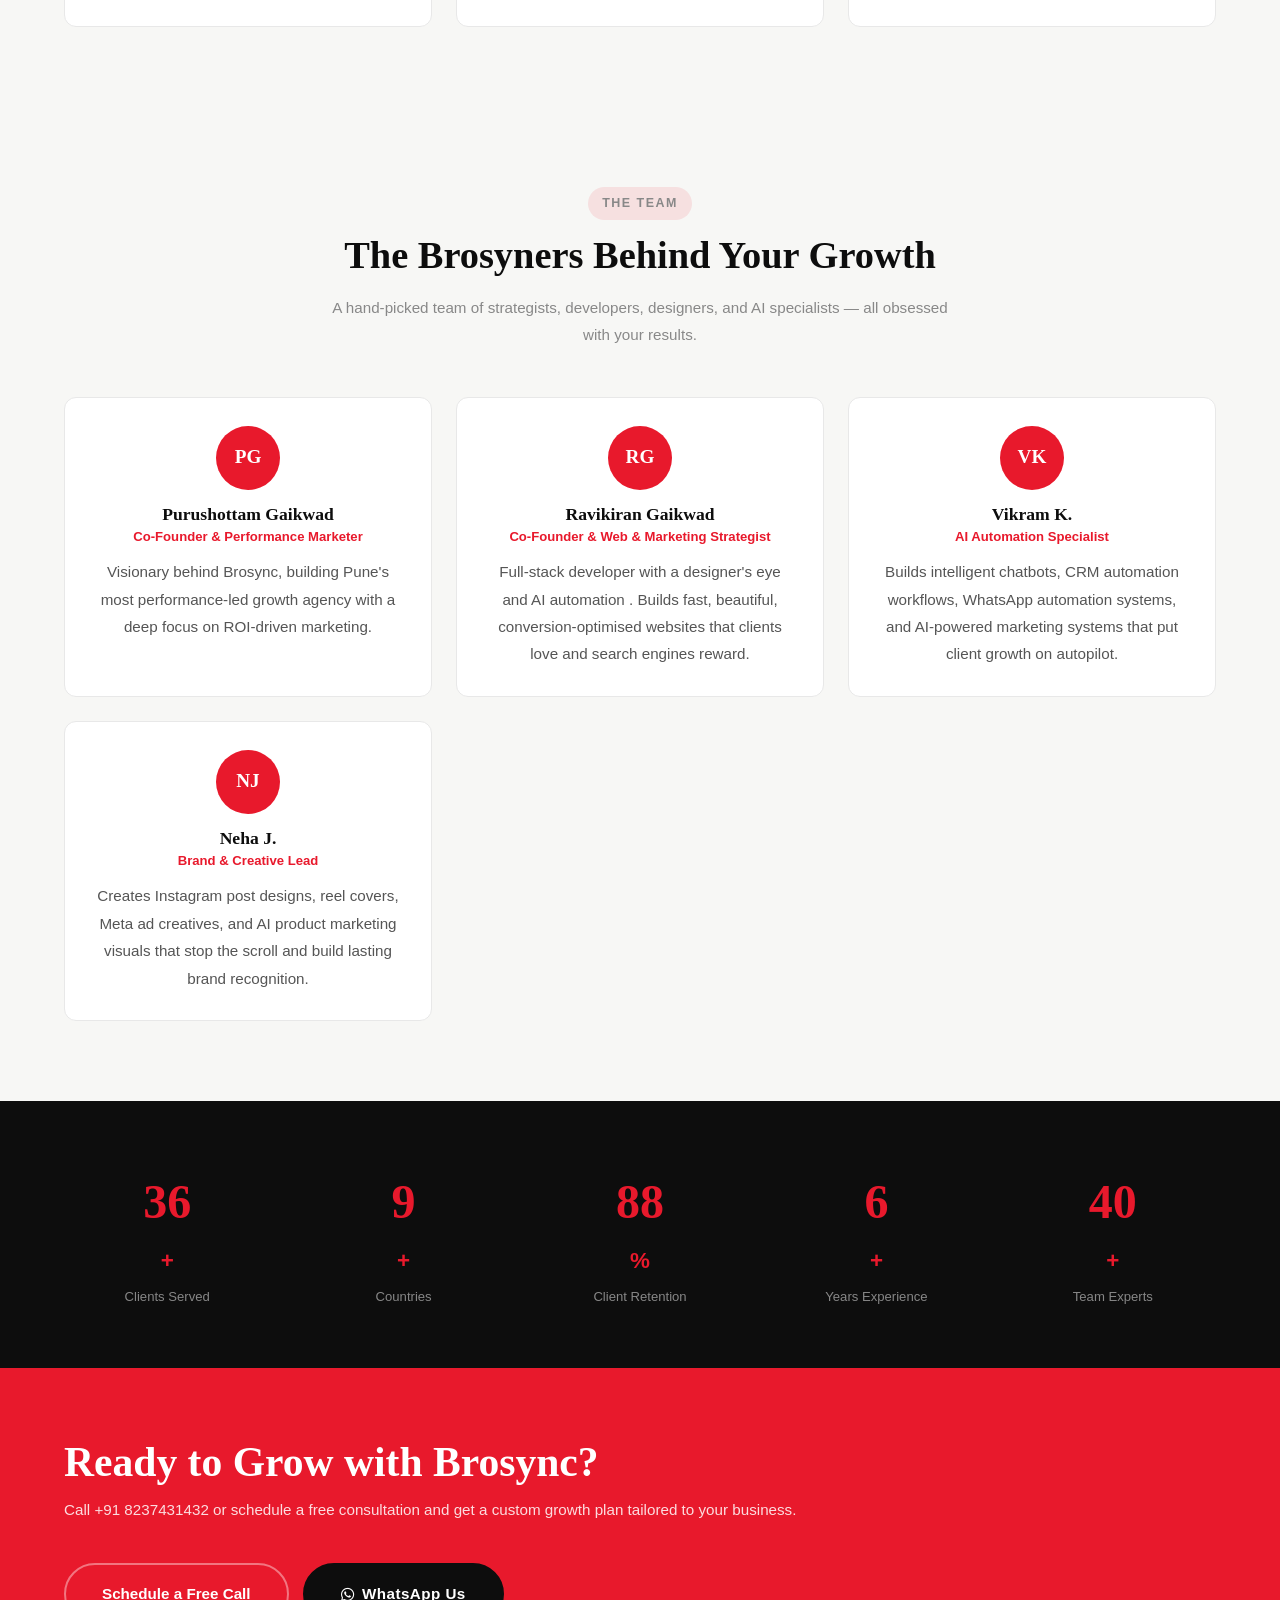
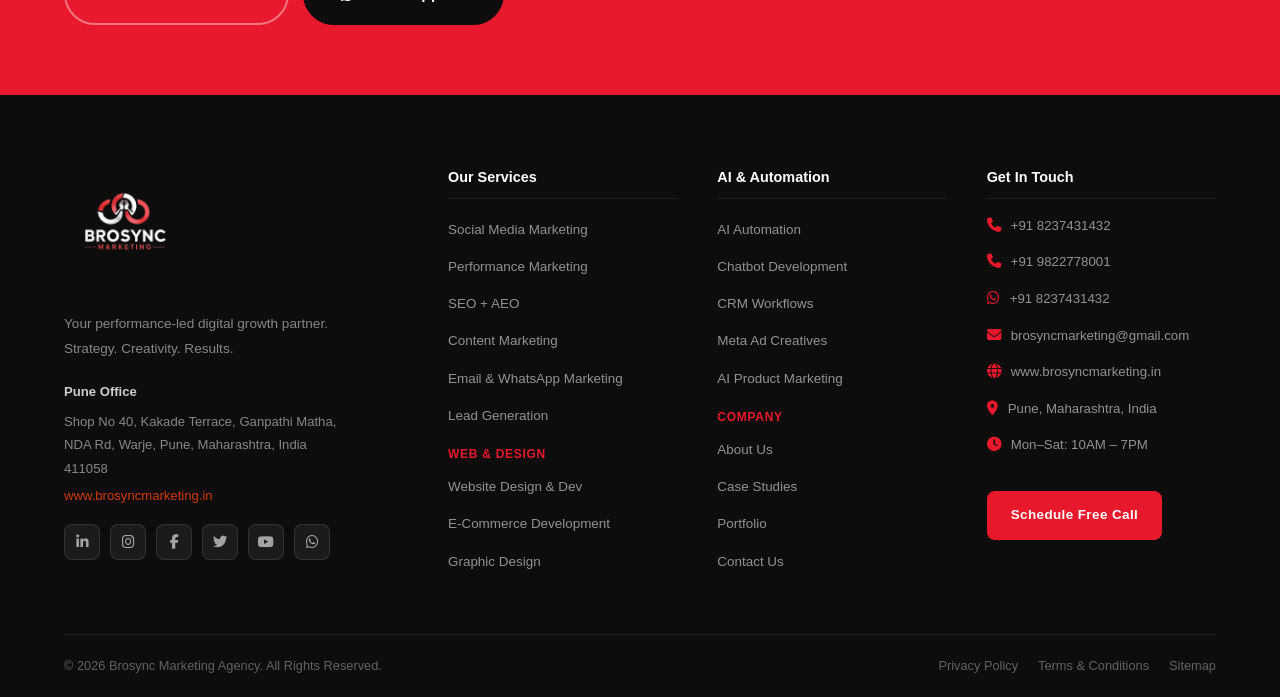
==== commit 61dcc7f3: "Correct client count from 400 to 40" ====
--- a/about.html
+++ b/about.html
@@ -33,7 +33,7 @@
         <p style="margin-top:14px;">So we built Brosync differently. We combined the full suite of proven digital marketing services with AI automation capabilities that most agencies do not even offer yet — chatbots, CRM workflows, WhatsApp automation, AI product creatives, and intelligent analytics dashboards.</p>
         <p style="margin-top:14px;">Today, Brosync serves clients across real estate, IT, education, healthcare, and B2B manufacturing — locally in Pune and across India and internationally. Our clients choose us because we are not just executors. We are growth partners who consult, strategise, and take ownership of results.</p>
         <div class="story-highlights">
-          <div class="highlight-box"><strong>400+</strong><span>Clients Served</span></div>
+          <div class="highlight-box"><strong>40+</strong><span>Clients Served</span></div>
           <div class="highlight-box"><strong>10k+</strong><span>Leads Generated</span></div>
           <div class="highlight-box"><strong>70%</strong><span>Max CPL Reduction</span></div>
           <div class="highlight-box"><strong>98%</strong><span>Client Retention Rate</span></div>
--- a/assets/css/style.css
+++ b/assets/css/style.css
@@ -26,7 +26,7 @@
     display: block;
 }
 .footer-logo-img {
-    height: 100px;
+    height: 120px;
     width: auto;
     display: block;
     margin-bottom: 15px;
